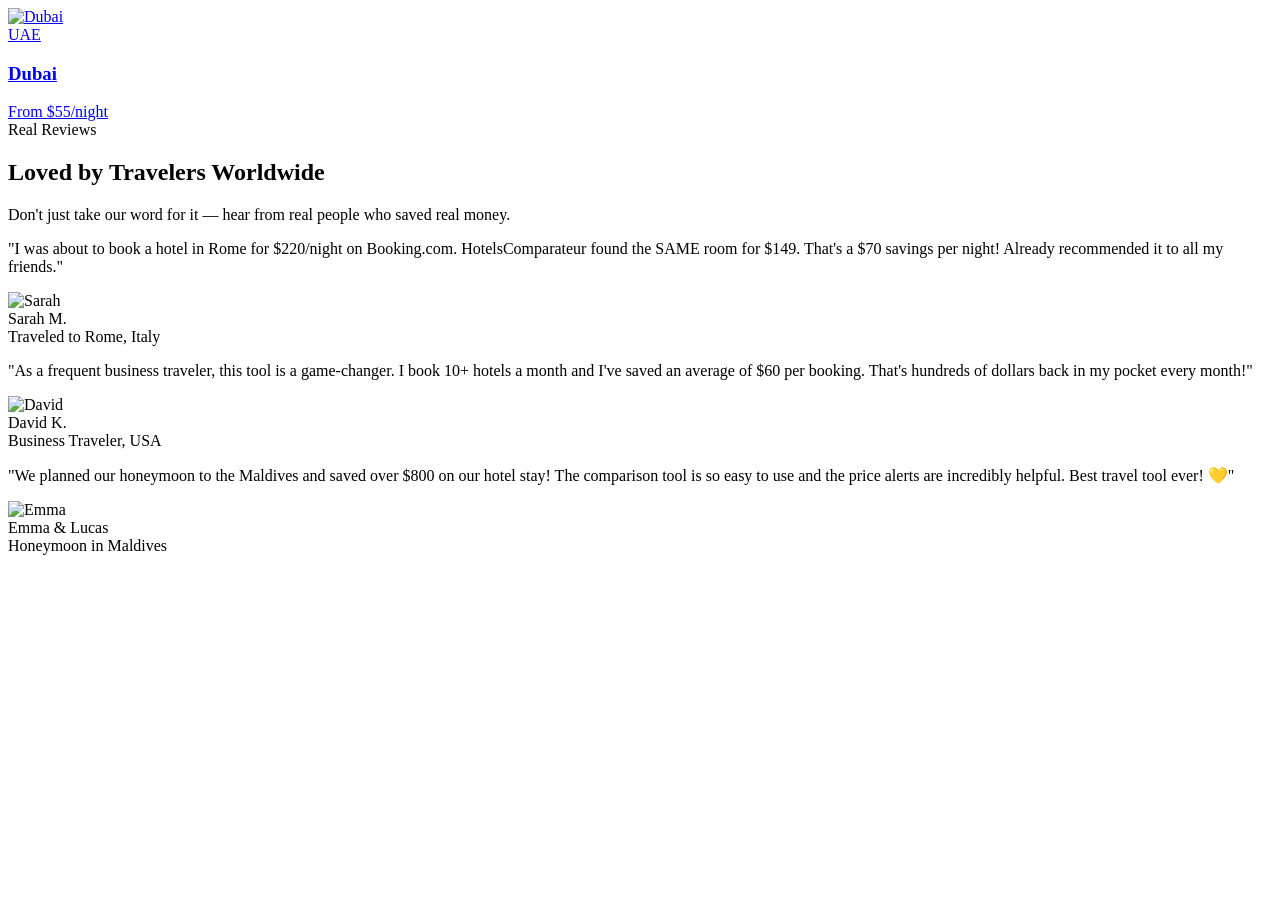
==== index.html @ 3d21c5f9 "Add remaining testimonials" ====
<!DOCTYPE html>
<html lang="en">
<head>
 <meta charset="UTF-8">
 <meta name="viewport" content="width=device-width, initial-scale=1.0">
 <title>HotelsComparateur.com — Find Your Perfect Stay at the Best Price</title>
 <script src="https://cdn.tailwindcss.com"></script>
 <link rel="preconnect" href="https://fonts.googleapis.com">
 <link href="https://fonts.googleapis.com/css2?family=Inter:wght@300;400;500;600;700;800;900&family=Playfair+Display:wght@600;700;800&display=swap" rel="stylesheet">
 <script>
 tailwind.config = {
 theme: {
 extend: {
 fontFamily: {
 sans: ['Inter', 'sans-serif'],
 display: ['Playfair Display', 'serif'],
 },
 colors: {
 brand: {
 50: '#eff6ff',
 100: '#dbeafe',
 200: '#bfdbfe',
 300: '#93c5fd',
 400: '#60a5fa',
 500: '#3b82f6',
 600: '#2563eb',
 700: '#1d4ed8',
 800: '#1e3a5f',
 900: '#0f1d32',
 },
 accent: {
 400: '#fbbf24',
 500: '#f59e0b',
 600: '#d97706',
 }
 }
 }
 }
 }
 </script>
 <style>
 * { scroll-behavior: smooth; }
 .hero-gradient { background: linear-gradient(135deg, #0f1d32 0%, #1e3a5f 40%, #2563eb 100%); }
 .glass { background: rgba(255, 255, 255, 0.08); backdrop-filter: blur(20px); border: 1px solid rgba(255, 255, 255, 0.12); }
 .glass-light { background: rgba(255, 255, 255, 0.95); backdrop-filter: blur(20px); border: 1px solid rgba(255, 255, 255, 0.8); }
 .card-hover { transition: all 0.4s cubic-bezier(0.4, 0, 0.2, 1); }
 .card-hover:hover { transform: translateY(-8px); box-shadow: 0 25px 50px -12px rgba(0, 0, 0, 0.25); }
 </style>
</head>
<body class="font-sans text-gray-800 bg-white overflow-x-hidden">
 
 <!-- Destinations continuation -->
 <div class="grid sm:grid-cols-2 lg:grid-cols-3 gap-6">
 <a href="https://hotelscomparateur.com/" target="_blank" class="group relative rounded-2xl overflow-hidden aspect-[4/3] animate-on-scroll card-hover" style="transition-delay: 0.5s;">
  <img src="http://static.photos/travel/640x360/80" class="absolute inset-0 w-full h-full object-cover group-hover:scale-110 transition-transform duration-700" alt="Dubai">
  <div class="absolute inset-0 bg-gradient-to-t from-black/80 via-black/20 to-transparent"></div>
  <div class="absolute bottom-0 left-0 right-0 p-6">
  <div class="flex items-center gap-2 mb-1">
  <i data-lucide="map-pin" class="w-4 h-4 text-accent-400"></i>
  <span class="text-white/60 text-sm">UAE</span>
  </div>
  <h3 class="font-display text-2xl font-bold text-white">Dubai</h3>
  <div class="mt-2 inline-flex items-center gap-1 text-accent-400 text-sm font-semibold">
  From $55/night
  <i data-lucide="arrow-right" class="w-4 h-4 group-hover:translate-x-1 transition-transform"></i>
  </div>
  </div>
  </a>
  </div>
  </div>
  </section>
 
  <!-- Testimonials -->
  <section id="testimonials" class="py-20 lg:py-28 bg-white">
  <div class="max-w-7xl mx-auto px-4 sm:px-6 lg:px-8">
  <div class="text-center max-w-3xl mx-auto mb-16 animate-on-scroll">
  <div class="inline-flex items-center gap-2 bg-brand-50 text-brand-600 rounded-full px-4 py-1.5 text-sm font-semibold mb-4">
  <i data-lucide="message-circle" class="w-4 h-4"></i>
  Real Reviews
  </div>
  <h2 class="font-display text-3xl lg:text-5xl font-bold text-brand-900 mb-4">Loved by Travelers Worldwide</h2>
  <p class="text-gray-500 text-lg">Don't just take our word for it — hear from real people who saved real money.</p>
  </div>
 
  <div class="grid md:grid-cols-3 gap-6 lg:gap-8">
  <div class="card-hover bg-gray-50 rounded-2xl p-8 animate-on-scroll">
  <div class="flex items-center gap-1 mb-4">
  <i data-lucide="star" class="w-4 h-4 text-accent-500 fill-accent-500"></i>
  <i data-lucide="star" class="w-4 h-4 text-accent-500 fill-accent-500"></i>
  <i data-lucide="star" class="w-4 h-4 text-accent-500 fill-accent-500"></i>
  <i data-lucide="star" class="w-4 h-4 text-accent-500 fill-accent-500"></i>
  <i data-lucide="star" class="w-4 h-4 text-accent-500 fill-accent-500"></i>
  </div>
  <p class="text-gray-600 leading-relaxed mb-6">"I was about to book a hotel in Rome for $220/night on Booking.com. HotelsComparateur found the SAME room for $149. That's a $70 savings per night! Already recommended it to all my friends."</p>
  <div class="flex items-center gap-3">
  <img src="http://static.photos/people/200x200/10" class="w-11 h-11 rounded-full object-cover" alt="Sarah">
  <div>
  <div class="font-semibold text-brand-900 text-sm">Sarah M.</div>
  <div class="text-gray-400 text-xs">Traveled to Rome, Italy</div>
  </div>
  </div>
  </div>
 
  <div class="card-hover bg-gray-50 rounded-2xl p-8 animate-on-scroll" style="transition-delay: 0.1s;">
  <div class="flex items-center gap-1 mb-4">
  <i data-lucide="star" class="w-4 h-4 text-accent-500 fill-accent-500"></i>
  <i data-lucide="star" class="w-4 h-4 text-accent-500 fill-accent-500"></i>
  <i data-lucide="star" class="w-4 h-4 text-accent-500 fill-accent-500"></i>
  <i data-lucide="star" class="w-4 h-4 text-accent-500 fill-accent-500"></i>
  <i data-lucide="star" class="w-4 h-4 text-accent-500 fill-accent-500"></i>
  </div>
  <p class="text-gray-600 leading-relaxed mb-6">"As a frequent business traveler, this tool is a game-changer. I book 10+ hotels a month and I've saved an average of $60 per booking. That's hundreds of dollars back in my pocket every month!"</p>
  <div class="flex items-center gap-3">
  <img src="http://static.photos/people/200x200/20" class="w-11 h-11 rounded-full object-cover" alt="David">
  <div>
  <div class="font-semibold text-brand-900 text-sm">David K.</div>
  <div class="text-gray-400 text-xs">Business Traveler, USA</div>
  </div>
  </div>
  </div>
 
  <div class="card-hover bg-gray-50 rounded-2xl p-8 animate-on-scroll" style="transition-delay: 0.2s;">
  <div class="flex items-center gap-1 mb-4">
  <i data-lucide="star" class="w-4 h-4 text-accent-500 fill-accent-500"></i>
  <i data-lucide="star" class="w-4 h-4 text-accent-500 fill-accent-500"></i>
  <i data-lucide="star" class="w-4 h-4 text-accent-500 fill-accent-500"></i>
  <i data-lucide="star" class="w-4 h-4 text-accent-500 fill-accent-500"></i>
  <i data-lucide="star" class="w-4 h-4 text-accent-500 fill-accent-500"></i>
  </div>
  <p class="text-gray-600 leading-relaxed mb-6">"We planned our honeymoon to the Maldives and saved over $800 on our hotel stay! The comparison tool is so easy to use and the price alerts are incredibly helpful. Best travel tool ever! 💛"</p>
  <div class="flex items-center gap-3">
  <img src="http://static.photos/people/200x200/30" class="w-11 h-11 rounded-full object-cover" alt="Emma">
  <div>
  <div class="font-semibold text-brand-900 text-sm">Emma & Lucas</div>
  <div class="text-gray-400 text-xs">Honeymoon in Maldives</div>
  </div>
  </div>
  </div>
  </div>
  </div>
  </section>
</body>
</html>
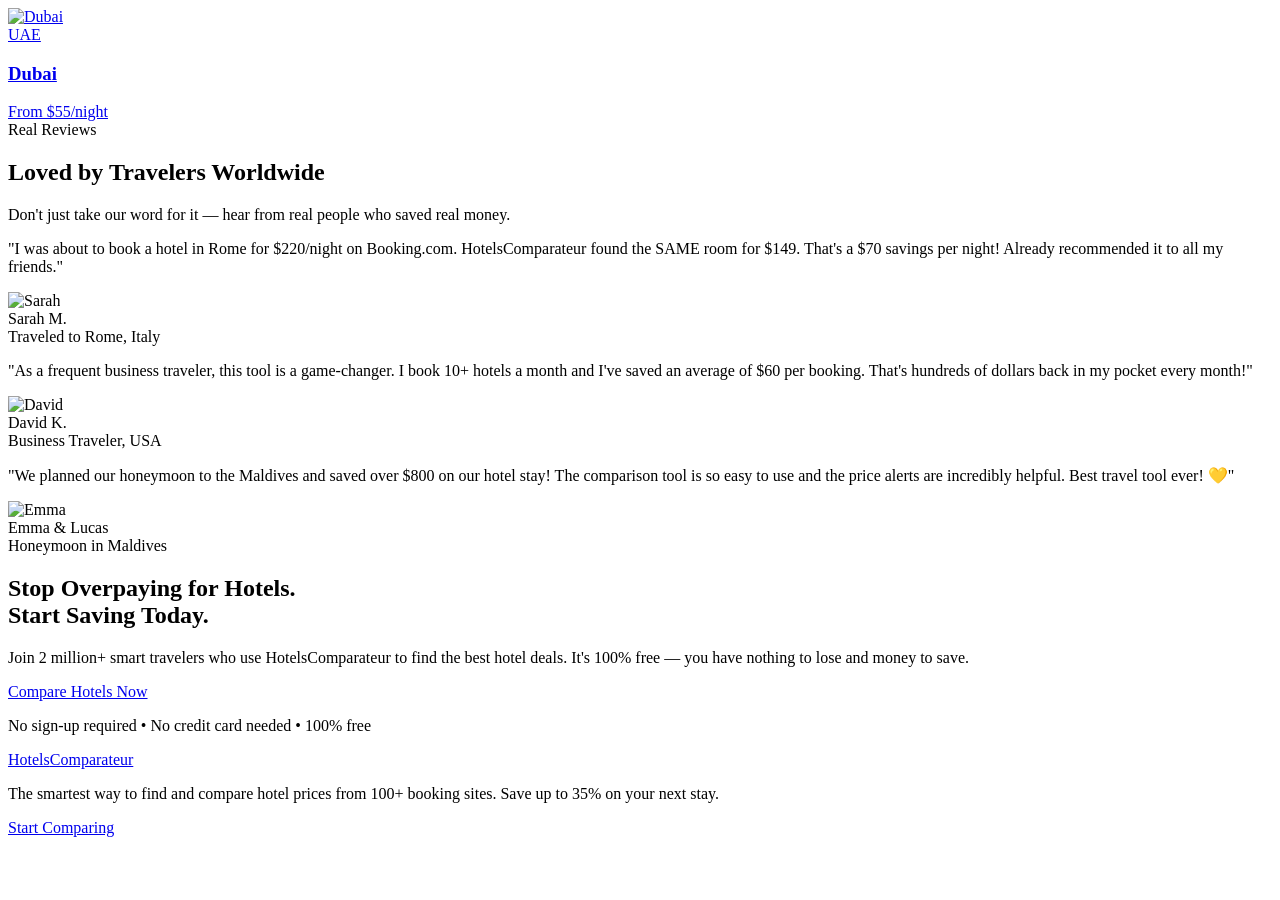
==== commit d2c8c11d: "Update index.html with CTA and footer" ====
--- a/index.html
+++ b/index.html
@@ -49,9 +49,12 @@
 </head>
 <body class="font-sans text-gray-800 bg-white overflow-x-hidden">
  
- <!-- Destinations continuation -->
- <div class="grid sm:grid-cols-2 lg:grid-cols-3 gap-6">
- <a href="https://hotelscomparateur.com/" target="_blank" class="group relative rounded-2xl overflow-hidden aspect-[4/3] animate-on-scroll card-hover" style="transition-delay: 0.5s;">
+  <!-- Destinations (Partial view based on your previous code) -->
+  <section id="destinations" class="py-20 lg:py-28 bg-brand-900">
+  <div class="max-w-7xl mx-auto px-4 sm:px-6 lg:px-8">
+  <div class="grid sm:grid-cols-2 lg:grid-cols-3 gap-6">
+  <!-- Existing destination cards -->
+  <a href="https://hotelscomparateur.com/" target="_blank" class="group relative rounded-2xl overflow-hidden aspect-[4/3] animate-on-scroll card-hover" style="transition-delay: 0.5s;">
   <img src="http://static.photos/travel/640x360/80" class="absolute inset-0 w-full h-full object-cover group-hover:scale-110 transition-transform duration-700" alt="Dubai">
   <div class="absolute inset-0 bg-gradient-to-t from-black/80 via-black/20 to-transparent"></div>
   <div class="absolute bottom-0 left-0 right-0 p-6">
@@ -139,5 +142,55 @@
   </div>
   </div>
   </section>
+
+ <!-- CTA Section -->
+ <section class="py-20 lg:py-28 bg-gradient-to-br from-brand-800 via-brand-700 to-brand-600 relative overflow-hidden">
+ <div class="absolute inset-0 pointer-events-none">
+ <div class="absolute top-0 right-0 w-[500px] h-[500px] bg-accent-500/10 rounded-full blur-3xl translate-x-1/3 -translate-y-1/3"></div>
+ <div class="absolute bottom-0 left-0 w-[400px] h-[400px] bg-brand-400/10 rounded-full blur-3xl -translate-x-1/3 translate-y-1/3"></div>
+ </div>
+ 
+ <div class="relative max-w-4xl mx-auto px-4 sm:px-6 lg:px-8 text-center">
+ <div class="animate-on-scroll">
+ <h2 class="font-display text-3xl sm:text-4xl lg:text-6xl font-bold text-white mb-6 leading-tight">
+ Stop Overpaying for Hotels.
+ <br>
+ <span class="text-accent-400">Start Saving Today.</span>
+ </h2>
+ <p class="text-white/60 text-lg lg:text-xl max-w-2xl mx-auto mb-10">
+ Join 2 million+ smart travelers who use HotelsComparateur to find the best hotel deals. It's 100% free — you have nothing to lose and money to save.
+ </p>
+ <div class="flex flex-col sm:flex-row gap-4 justify-center">
+ <a href="https://hotelscomparateur.com/" target="_blank" class="group bg-accent-500 hover:bg-accent-400 text-brand-900 font-bold px-10 py-5 rounded-xl text-xl transition-all duration-300 hover:shadow-xl hover:shadow-accent-500/30 inline-flex items-center justify-center gap-3">
+ <i data-lucide="search" class="w-6 h-6"></i>
+ Compare Hotels Now
+ <i data-lucide="arrow-right" class="w-5 h-5 group-hover:translate-x-1 transition-transform"></i>
+ </a>
+ </div>
+ <p class="text-white/40 text-sm mt-6">No sign-up required • No credit card needed • 100% free</p>
+ </div>
+ </div>
+ </section>
+ 
+ <!-- Footer -->
+ <footer class="bg-brand-900 pt-16 pb-8">
+ <div class="max-w-7xl mx-auto px-4 sm:px-6 lg:px-8">
+ <div class="grid sm:grid-cols-2 lg:grid-cols-4 gap-8 pb-12 border-b border-white/10">
+ <div class="lg:col-span-2">
+ <a href="https://hotelscomparateur.com/" target="_blank" class="flex items-center gap-2 mb-4">
+ <div class="w-10 h-10 rounded-xl bg-white/10 flex items-center justify-center border border-white/20">
+ <i data-lucide="building-2" class="w-5 h-5 text-accent-400"></i>
+ </div>
+ <span class="text-white font-bold text-lg">Hotels<span class="text-accent-400">Comparateur</span></span>
+ </a>
+ <p class="text-white/50 max-w-md leading-relaxed mb-6">The smartest way to find and compare hotel prices from 100+ booking sites. Save up to 35% on your next stay.</p>
+ <a href="https://hotelscomparateur.com/" target="_blank" class="inline-flex items-center gap-2 bg-accent-500 hover:bg-accent-400 text-brand-900 font-semibold px-6 py-3 rounded-xl text-sm transition-all duration-300">
+ Start Comparing
+ <i data-lucide="arrow-right" class="w-4 h-4"></i>
+ </a>
+ </div>
+ </div>
+ </div>
+ </footer>
 </body>
 </html>
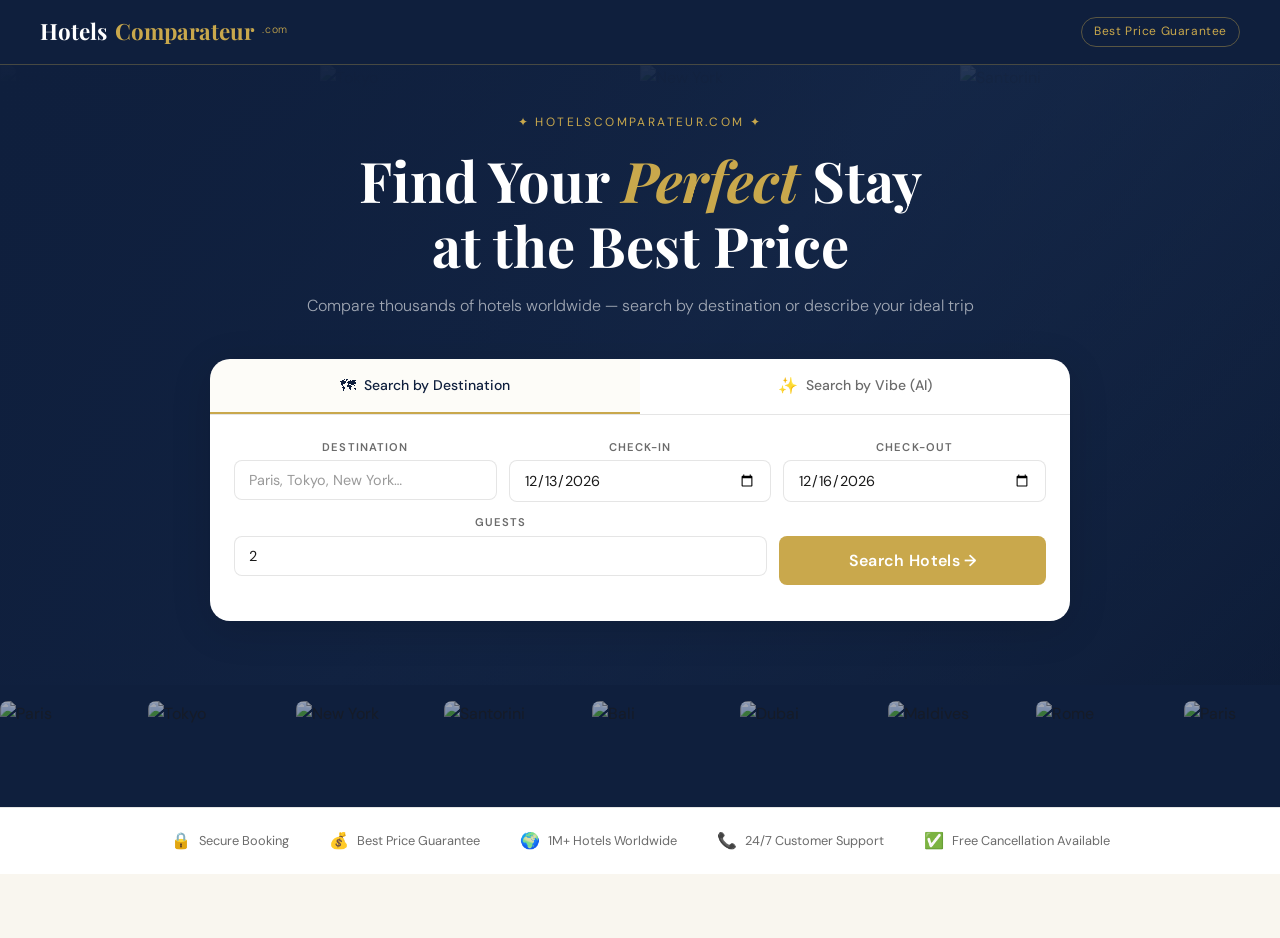
==== commit e5d28090: "Restore working index.html with liteapi.travel booking functionality" ====
--- a/index.html
+++ b/index.html
@@ -1,196 +1,231 @@
 <!DOCTYPE html>
 <html lang="en">
 <head>
- <meta charset="UTF-8">
- <meta name="viewport" content="width=device-width, initial-scale=1.0">
- <title>HotelsComparateur.com — Find Your Perfect Stay at the Best Price</title>
- <script src="https://cdn.tailwindcss.com"></script>
- <link rel="preconnect" href="https://fonts.googleapis.com">
- <link href="https://fonts.googleapis.com/css2?family=Inter:wght@300;400;500;600;700;800;900&family=Playfair+Display:wght@600;700;800&display=swap" rel="stylesheet">
- <script>
- tailwind.config = {
- theme: {
- extend: {
- fontFamily: {
- sans: ['Inter', 'sans-serif'],
- display: ['Playfair Display', 'serif'],
- },
- colors: {
- brand: {
- 50: '#eff6ff',
- 100: '#dbeafe',
- 200: '#bfdbfe',
- 300: '#93c5fd',
- 400: '#60a5fa',
- 500: '#3b82f6',
- 600: '#2563eb',
- 700: '#1d4ed8',
- 800: '#1e3a5f',
- 900: '#0f1d32',
- },
- accent: {
- 400: '#fbbf24',
- 500: '#f59e0b',
- 600: '#d97706',
- }
- }
- }
- }
- }
- </script>
- <style>
- * { scroll-behavior: smooth; }
- .hero-gradient { background: linear-gradient(135deg, #0f1d32 0%, #1e3a5f 40%, #2563eb 100%); }
- .glass { background: rgba(255, 255, 255, 0.08); backdrop-filter: blur(20px); border: 1px solid rgba(255, 255, 255, 0.12); }
- .glass-light { background: rgba(255, 255, 255, 0.95); backdrop-filter: blur(20px); border: 1px solid rgba(255, 255, 255, 0.8); }
- .card-hover { transition: all 0.4s cubic-bezier(0.4, 0, 0.2, 1); }
- .card-hover:hover { transform: translateY(-8px); box-shadow: 0 25px 50px -12px rgba(0, 0, 0, 0.25); }
- </style>
+ <meta charset="UTF-8" />
+ <meta name="viewport" content="width=device-width, initial-scale=1.0" />
+ <title>HotelsComparateur — Find & Compare the Best Hotel Deals</title>
+ <meta name="description" content="HotelsComparateur.com — Search, compare and book the world's best hotels at unbeatable prices. Find deals by destination or search by vibe with AI-powered recommendations." />
+ <meta name="keywords" content="hotel deals, compare hotels, best hotel prices, hotel booking, cheap hotels, luxury hotels, hotel search" />
+ <meta property="og:title" content="HotelsComparateur — Compare & Book the Best Hotels" />
+ <meta property="og:description" content="Find and compare hotel deals worldwide. AI-powered search, best prices guaranteed." />
+ <meta property="og:url" content="https://www.hotelscomparateur.com" />
+ <meta property="og:type" content="website" />
+ <meta name="robots" content="index, follow" />
+ <link rel="canonical" href="https://www.hotelscomparateur.com" />
+ <link rel="preconnect" href="https://fonts.googleapis.com" />
+ <link rel="preconnect" href="https://fonts.gstatic.com" crossorigin />
+ <link href="https://fonts.googleapis.com/css2?family=Playfair+Display:wght@400;600;700&family=DM+Sans:wght@300;400;500;600&display=swap" rel="stylesheet" />
+ <link rel="stylesheet" href="style.css">
 </head>
-<body class="font-sans text-gray-800 bg-white overflow-x-hidden">
- 
-  <!-- Destinations (Partial view based on your previous code) -->
-  <section id="destinations" class="py-20 lg:py-28 bg-brand-900">
-  <div class="max-w-7xl mx-auto px-4 sm:px-6 lg:px-8">
-  <div class="grid sm:grid-cols-2 lg:grid-cols-3 gap-6">
-  <!-- Existing destination cards -->
-  <a href="https://hotelscomparateur.com/" target="_blank" class="group relative rounded-2xl overflow-hidden aspect-[4/3] animate-on-scroll card-hover" style="transition-delay: 0.5s;">
-  <img src="http://static.photos/travel/640x360/80" class="absolute inset-0 w-full h-full object-cover group-hover:scale-110 transition-transform duration-700" alt="Dubai">
-  <div class="absolute inset-0 bg-gradient-to-t from-black/80 via-black/20 to-transparent"></div>
-  <div class="absolute bottom-0 left-0 right-0 p-6">
-  <div class="flex items-center gap-2 mb-1">
-  <i data-lucide="map-pin" class="w-4 h-4 text-accent-400"></i>
-  <span class="text-white/60 text-sm">UAE</span>
-  </div>
-  <h3 class="font-display text-2xl font-bold text-white">Dubai</h3>
-  <div class="mt-2 inline-flex items-center gap-1 text-accent-400 text-sm font-semibold">
-  From $55/night
-  <i data-lucide="arrow-right" class="w-4 h-4 group-hover:translate-x-1 transition-transform"></i>
-  </div>
-  </div>
-  </a>
-  </div>
-  </div>
-  </section>
- 
-  <!-- Testimonials -->
-  <section id="testimonials" class="py-20 lg:py-28 bg-white">
-  <div class="max-w-7xl mx-auto px-4 sm:px-6 lg:px-8">
-  <div class="text-center max-w-3xl mx-auto mb-16 animate-on-scroll">
-  <div class="inline-flex items-center gap-2 bg-brand-50 text-brand-600 rounded-full px-4 py-1.5 text-sm font-semibold mb-4">
-  <i data-lucide="message-circle" class="w-4 h-4"></i>
-  Real Reviews
-  </div>
-  <h2 class="font-display text-3xl lg:text-5xl font-bold text-brand-900 mb-4">Loved by Travelers Worldwide</h2>
-  <p class="text-gray-500 text-lg">Don't just take our word for it — hear from real people who saved real money.</p>
-  </div>
- 
-  <div class="grid md:grid-cols-3 gap-6 lg:gap-8">
-  <div class="card-hover bg-gray-50 rounded-2xl p-8 animate-on-scroll">
-  <div class="flex items-center gap-1 mb-4">
-  <i data-lucide="star" class="w-4 h-4 text-accent-500 fill-accent-500"></i>
-  <i data-lucide="star" class="w-4 h-4 text-accent-500 fill-accent-500"></i>
-  <i data-lucide="star" class="w-4 h-4 text-accent-500 fill-accent-500"></i>
-  <i data-lucide="star" class="w-4 h-4 text-accent-500 fill-accent-500"></i>
-  <i data-lucide="star" class="w-4 h-4 text-accent-500 fill-accent-500"></i>
-  </div>
-  <p class="text-gray-600 leading-relaxed mb-6">"I was about to book a hotel in Rome for $220/night on Booking.com. HotelsComparateur found the SAME room for $149. That's a $70 savings per night! Already recommended it to all my friends."</p>
-  <div class="flex items-center gap-3">
-  <img src="http://static.photos/people/200x200/10" class="w-11 h-11 rounded-full object-cover" alt="Sarah">
-  <div>
-  <div class="font-semibold text-brand-900 text-sm">Sarah M.</div>
-  <div class="text-gray-400 text-xs">Traveled to Rome, Italy</div>
-  </div>
-  </div>
-  </div>
- 
-  <div class="card-hover bg-gray-50 rounded-2xl p-8 animate-on-scroll" style="transition-delay: 0.1s;">
-  <div class="flex items-center gap-1 mb-4">
-  <i data-lucide="star" class="w-4 h-4 text-accent-500 fill-accent-500"></i>
-  <i data-lucide="star" class="w-4 h-4 text-accent-500 fill-accent-500"></i>
-  <i data-lucide="star" class="w-4 h-4 text-accent-500 fill-accent-500"></i>
-  <i data-lucide="star" class="w-4 h-4 text-accent-500 fill-accent-500"></i>
-  <i data-lucide="star" class="w-4 h-4 text-accent-500 fill-accent-500"></i>
-  </div>
-  <p class="text-gray-600 leading-relaxed mb-6">"As a frequent business traveler, this tool is a game-changer. I book 10+ hotels a month and I've saved an average of $60 per booking. That's hundreds of dollars back in my pocket every month!"</p>
-  <div class="flex items-center gap-3">
-  <img src="http://static.photos/people/200x200/20" class="w-11 h-11 rounded-full object-cover" alt="David">
-  <div>
-  <div class="font-semibold text-brand-900 text-sm">David K.</div>
-  <div class="text-gray-400 text-xs">Business Traveler, USA</div>
-  </div>
-  </div>
-  </div>
- 
-  <div class="card-hover bg-gray-50 rounded-2xl p-8 animate-on-scroll" style="transition-delay: 0.2s;">
-  <div class="flex items-center gap-1 mb-4">
-  <i data-lucide="star" class="w-4 h-4 text-accent-500 fill-accent-500"></i>
-  <i data-lucide="star" class="w-4 h-4 text-accent-500 fill-accent-500"></i>
-  <i data-lucide="star" class="w-4 h-4 text-accent-500 fill-accent-500"></i>
-  <i data-lucide="star" class="w-4 h-4 text-accent-500 fill-accent-500"></i>
-  <i data-lucide="star" class="w-4 h-4 text-accent-500 fill-accent-500"></i>
-  </div>
-  <p class="text-gray-600 leading-relaxed mb-6">"We planned our honeymoon to the Maldives and saved over $800 on our hotel stay! The comparison tool is so easy to use and the price alerts are incredibly helpful. Best travel tool ever! 💛"</p>
-  <div class="flex items-center gap-3">
-  <img src="http://static.photos/people/200x200/30" class="w-11 h-11 rounded-full object-cover" alt="Emma">
-  <div>
-  <div class="font-semibold text-brand-900 text-sm">Emma & Lucas</div>
-  <div class="text-gray-400 text-xs">Honeymoon in Maldives</div>
-  </div>
-  </div>
-  </div>
-  </div>
-  </div>
-  </section>
-
- <!-- CTA Section -->
- <section class="py-20 lg:py-28 bg-gradient-to-br from-brand-800 via-brand-700 to-brand-600 relative overflow-hidden">
- <div class="absolute inset-0 pointer-events-none">
- <div class="absolute top-0 right-0 w-[500px] h-[500px] bg-accent-500/10 rounded-full blur-3xl translate-x-1/3 -translate-y-1/3"></div>
- <div class="absolute bottom-0 left-0 w-[400px] h-[400px] bg-brand-400/10 rounded-full blur-3xl -translate-x-1/3 translate-y-1/3"></div>
- </div>
- 
- <div class="relative max-w-4xl mx-auto px-4 sm:px-6 lg:px-8 text-center">
- <div class="animate-on-scroll">
- <h2 class="font-display text-3xl sm:text-4xl lg:text-6xl font-bold text-white mb-6 leading-tight">
- Stop Overpaying for Hotels.
- <br>
- <span class="text-accent-400">Start Saving Today.</span>
- </h2>
- <p class="text-white/60 text-lg lg:text-xl max-w-2xl mx-auto mb-10">
- Join 2 million+ smart travelers who use HotelsComparateur to find the best hotel deals. It's 100% free — you have nothing to lose and money to save.
- </p>
- <div class="flex flex-col sm:flex-row gap-4 justify-center">
- <a href="https://hotelscomparateur.com/" target="_blank" class="group bg-accent-500 hover:bg-accent-400 text-brand-900 font-bold px-10 py-5 rounded-xl text-xl transition-all duration-300 hover:shadow-xl hover:shadow-accent-500/30 inline-flex items-center justify-center gap-3">
- <i data-lucide="search" class="w-6 h-6"></i>
- Compare Hotels Now
- <i data-lucide="arrow-right" class="w-5 h-5 group-hover:translate-x-1 transition-transform"></i>
+<body>
+
+<header class="site-header">
+ <div class="header-inner">
+ <a href="/" class="logo">
+ Hotels<span>Comparateur</span>
+ <span class="logo-domain">.com</span>
  </a>
- </div>
- <p class="text-white/40 text-sm mt-6">No sign-up required • No credit card needed • 100% free</p>
- </div>
- </div>
- </section>
- 
- <!-- Footer -->
- <footer class="bg-brand-900 pt-16 pb-8">
- <div class="max-w-7xl mx-auto px-4 sm:px-6 lg:px-8">
- <div class="grid sm:grid-cols-2 lg:grid-cols-4 gap-8 pb-12 border-b border-white/10">
- <div class="lg:col-span-2">
- <a href="https://hotelscomparateur.com/" target="_blank" class="flex items-center gap-2 mb-4">
- <div class="w-10 h-10 rounded-xl bg-white/10 flex items-center justify-center border border-white/20">
- <i data-lucide="building-2" class="w-5 h-5 text-accent-400"></i>
- </div>
- <span class="text-white font-bold text-lg">Hotels<span class="text-accent-400">Comparateur</span></span>
- </a>
- <p class="text-white/50 max-w-md leading-relaxed mb-6">The smartest way to find and compare hotel prices from 100+ booking sites. Save up to 35% on your next stay.</p>
- <a href="https://hotelscomparateur.com/" target="_blank" class="inline-flex items-center gap-2 bg-accent-500 hover:bg-accent-400 text-brand-900 font-semibold px-6 py-3 rounded-xl text-sm transition-all duration-300">
- Start Comparing
- <i data-lucide="arrow-right" class="w-4 h-4"></i>
- </a>
- </div>
- </div>
- </div>
- </footer>
+ <div class="header-badge">Best Price Guarantee</div>
+ </div>
+</header>
+
+<!-- HERO -->
+<section class="hero">
+ <div class="hero-bg"></div>
+ <div class="hero-images" id="heroImages">
+ <!-- injected dynamically -->
+ </div>
+ <div class="hero-overlay"></div>
+ <div class="hero-content">
+ <p class="hero-eyebrow">✦ HotelsComparateur.com ✦</p>
+ <h1 class="hero-title">Find Your <em>Perfect</em> Stay<br>at the Best Price</h1>
+ <p class="hero-sub">Compare thousands of hotels worldwide — search by destination or describe your ideal trip</p><div class="search-box">
+ <div class="search-tabs">
+ <button class="search-tab active" id="tab-destination" onclick="switchTab('destination')">
+ <span class="tab-icon">🗺</span> Search by Destination
+ </button>
+ <button class="search-tab" id="tab-vibe" onclick="switchTab('vibe')">
+ <span class="tab-icon">✨</span> Search by Vibe (AI)
+ </button>
+ </div>
+ <div class="search-fields">
+ <!-- Destination tab -->
+ <div id="panel-destination">
+ <div class="search-row cols-3">
+ <div class="field-group autocomplete-wrap">
+ <label class="field-label">Destination</label>
+ <input class="field-input" id="destInput" type="text" placeholder="Paris, Tokyo, New York…" autocomplete="off" oninput="onDestInput(this.value)" />
+ <div class="autocomplete-list" id="acList"></div>
+ </div>
+ <div class="field-group">
+ <label class="field-label">Check-in</label>
+ <input class="field-input" id="checkinDest" type="date" />
+ </div>
+ <div class="field-group">
+ <label class="field-label">Check-out</label>
+ <input class="field-input" id="checkoutDest" type="date" />
+ </div>
+ </div>
+ <div class="search-row cols-2">
+ <div class="field-group">
+ <label class="field-label">Guests</label>
+ <input class="field-input" id="guestsDest" type="number" min="1" max="10" value="2" />
+ </div>
+ <div class="field-group" style="justify-content: flex-end;">
+ <label class="field-label">&nbsp;</label>
+ <button class="btn-search" onclick="searchByDestination()">Search Hotels →</button>
+ </div>
+ </div>
+ </div>
+ <!-- Vibe tab -->
+ <div id="panel-vibe" style="display:none">
+ <div class="search-row" style="grid-template-columns:1fr;">
+ <div class="field-group">
+ <label class="field-label">Describe your ideal stay</label>
+ <input class="field-input" id="vibeInput" type="text" placeholder="Romantic boutique hotel in Paris with rooftop views…" />
+ </div>
+ </div>
+ <div class="search-row cols-3">
+ <div class="field-group">
+ <label class="field-label">Check-in</label>
+ <input class="field-input" id="checkinVibe" type="date" />
+ </div>
+ <div class="field-group">
+ <label class="field-label">Check-out</label>
+ <input class="field-input" id="checkoutVibe" type="date" />
+ </div>
+ <div class="field-group">
+ <label class="field-label">Guests</label>
+ <input class="field-input" id="guestsVibe" type="number" min="1" max="10" value="2" />
+ </div>
+ </div>
+ <button class="btn-search" onclick="searchByVibe()">Find My Hotel ✨</button>
+ </div>
+ </div>
+ </div>
+ </div>
+</section>
+
+<!-- Destination image strip -->
+<div class="dest-strip">
+ <div class="dest-scroll" id="destScroll">
+ <!-- injected -->
+ </div>
+</div>
+
+<!-- TRUST STRIP -->
+<div class="trust-strip">
+ <div class="trust-inner">
+ <div class="trust-item"><span class="trust-icon">🔒</span> Secure Booking</div>
+ <div class="trust-item"><span class="trust-icon">💰</span> Best Price Guarantee</div>
+ <div class="trust-item"><span class="trust-icon">🌍</span> 1M+ Hotels Worldwide</div>
+ <div class="trust-item"><span class="trust-icon">📞</span> 24/7 Customer Support</div>
+ <div class="trust-item"><span class="trust-icon">✅</span> Free Cancellation Available</div>
+ </div>
+</div>
+
+<!-- MAIN CONTENT -->
+<main class="main">
+
+ <!-- ERROR -->
+ <div class="error-msg" id="globalError"></div>
+
+ <!-- LOADING -->
+ <div class="loading-state" id="loadingState">
+ <div class="spinner"></div>
+ <p class="loading-text" id="loadingText">Searching for the best hotels…</p>
+ </div><!-- HOTEL LIST -->
+ <div id="hotelListSection" style="display:none">
+ <div class="section-header">
+ <h2 class="section-title" id="listTitle">Hotels Found</h2>
+ <span class="result-count" id="resultCount"></span>
+ </div>
+ <div class="hotels-grid" id="hotelsGrid"></div>
+ </div>
+
+ <!-- CHECKOUT FORM -->
+ <div class="checkout-wrap" id="checkoutSection">
+ <div style="margin-bottom:1.5rem;">
+ <button class="btn-back" onclick="backToHotel()">← Back to hotel</button>
+ </div>
+ <h2 class="section-title" style="margin-bottom:1.5rem;">Complete Your Booking</h2>
+
+ <!-- Booking summary -->
+ <div class="checkout-card">
+ <div class="checkout-card-header">📋 Booking Summary</div>
+ <div class="checkout-card-body">
+ <div class="booking-summary" id="checkoutSummary"></div>
+ </div>
+ </div>
+
+ <!-- Guest details -->
+ <div class="checkout-card" id="guestFormSection">
+ <div class="checkout-card-header">👤 Guest Details</div>
+ <div class="checkout-card-body">
+ <div class="form-row">
+ <div class="form-group">
+ <label class="form-label">First Name</label>
+ <input class="form-input" id="gFirstName" type="text" placeholder="John" />
+ </div>
+ <div class="form-group">
+ <label class="form-label">Last Name</label>
+ <input class="form-input" id="gLastName" type="text" placeholder="Doe" />
+ </div>
+ </div>
+ <div class="form-group" style="margin-bottom:1rem;">
+ <label class="form-label">Email Address</label>
+ <input class="form-input" id="gEmail" type="email" placeholder="john@example.com" />
+ </div>
+ <button class="btn-search" onclick="proceedToPayment()">Continue to Payment →</button>
+ </div>
+ </div>
+
+ <!-- Payment section -->
+ <div class="checkout-card" id="paymentSection" style="display:none;">
+ <div class="checkout-card-header">💳 Secure Payment</div>
+ <div class="checkout-card-body">
+ <div class="test-card-note">
+ 🧪 <strong>Sandbox mode:</strong> Use test card <code>4242 4242 4242 4242</code>, any 3-digit CVV, any future expiry date.
+ </div>
+ <div id="prebookLoading" style="text-align:center;padding:2rem;display:none;">
+ <div class="spinner" style="margin:0 auto 0.75rem;"></div>
+ <p class="loading-text">Confirming availability…</p>
+ </div>
+ <div id="targetElement"></div>
+ </div>
+ </div>
+ </div>
+
+ <!-- CONFIRMATION -->
+ <div class="confirmation-wrap" id="confirmSection">
+ <div class="confirm-icon">✅</div>
+ <h2 class="confirm-title">Booking Confirmed!</h2>
+ <p class="confirm-sub">Your reservation has been successfully placed. A confirmation email will be sent shortly.</p>
+ <div class="confirm-details" id="confirmDetails"></div>
+ <button class="btn-search" style="margin-top:1.5rem; max-width:300px;" onclick="startOver()">Search Again</button>
+ </div>
+
+</main>
+
+<!-- HOTEL DETAIL MODAL -->
+<div class="modal-overlay" id="hotelModal">
+ <div class="modal" id="modalInner">
+ <img class="modal-header-img" id="modalHeroImg" src="" alt="" />
+ <div class="modal-back">
+ <button class="btn-back" onclick="closeModal()">← Back to results</button>
+ </div>
+ <div class="modal-body">
+ <div id="modalLoading" style="text-align:center;padding:2rem;display:none;">
+ <div class="spinner" style="margin:0 auto 0.75rem;"></div>
+ <p class="loading-text">Loading rooms & rates…</p>
+ </div>
+ <div id="modalContent"></div>
+ </div>
+ </div>
+</div>
+
+<!-- Payment SDK -->
+<script src="https://payment-wrapper.liteapi.travel/dist/liteAPIPayment.js?v=a1"></script>
+<script src="script.js"></script>
 </body>
 </html>
--- a/style.css
+++ b/style.css
@@ -0,0 +1,748 @@
+*, *::before, *::after { box-sizing: border-box; margin: 0; padding: 0; }
+
+ :root {
+ --gold: #C9A84C;
+ --gold-light: #E8CFA0;
+ --gold-dark: #8B6914;
+ --navy: #0F1F3D;
+ --navy-mid: #1A2F52;
+ --navy-light: #2C4470;
+ --cream: #F9F6EF;
+ --cream-dark: #F0EBE0;
+ --text-main: #1A1A1A;
+ --text-muted: #6B6B6B;
+ --text-light: #9A9A9A;
+ --white: #FFFFFF;
+ --border: rgba(0,0,0,0.1);
+ --shadow-sm: 0 2px 8px rgba(0,0,0,0.06);
+ --shadow-md: 0 4px 20px rgba(0,0,0,0.10);
+ --shadow-lg: 0 8px 40px rgba(0,0,0,0.14);
+ --radius: 12px;
+ --radius-sm: 8px;
+ --radius-lg: 20px;
+ }
+
+ body {
+ font-family: 'DM Sans', sans-serif;
+ background: var(--cream);
+ color: var(--text-main);
+ line-height: 1.6;
+ min-height: 100vh;
+ }
+
+ /* ─── HEADER ─── */
+ .site-header {
+ background: var(--navy);
+ padding: 0 2rem;
+ position: sticky;
+ top: 0;
+ z-index: 100;
+ border-bottom: 1px solid rgba(201,168,76,0.3);
+ }
+ .header-inner {
+ max-width: 1200px;
+ margin: 0 auto;
+ display: flex;
+ align-items: center;
+ justify-content: space-between;
+ height: 64px;
+ }
+ .logo {
+ font-family: 'Playfair Display', serif;
+ font-size: 1.4rem;
+ font-weight: 700;
+ color: var(--white);
+ text-decoration: none;
+ display: flex;
+ align-items: center;
+ gap: 8px;
+ }
+ .logo span { color: var(--gold); }
+ .logo-domain {
+ font-family: 'DM Sans', sans-serif;
+ font-size: 0.65rem;
+ font-weight: 300;
+ color: rgba(255,255,255,0.4);
+ letter-spacing: 0.08em;
+ display: block;
+ margin-top: -4px;
+ }
+ .header-badge {
+ font-size: 0.75rem;
+ color: var(--gold);
+ border: 1px solid rgba(201,168,76,0.4);
+ padding: 4px 12px;
+ border-radius: 100px;
+ letter-spacing: 0.05em;
+ }
+
+ /* ─── HERO ─── */
+ .hero {
+ position: relative;
+ overflow: hidden;
+ background: var(--navy);
+ padding: 3rem 2rem 4rem;
+ }
+ .hero-bg {
+ position: absolute;
+ inset: 0;
+ background: linear-gradient(135deg, #0F1F3D 0%, #1A2F52 50%, #0D1B35 100%);
+ }
+ .hero-images {
+ position: absolute;
+ inset: 0;
+ display: grid;
+ grid-template-columns: repeat(4, 1fr);
+ opacity: 0.18;
+ pointer-events: none;
+ }
+ .hero-images img {
+ width: 100%; height: 100%; object-fit: cover;
+ }
+ .hero-overlay {
+ position: absolute;
+ inset: 0;
+ background: linear-gradient(to right, rgba(15,31,61,0.95) 0%, rgba(15,31,61,0.7) 50%, rgba(15,31,61,0.4) 100%);
+ }
+ .hero-content {
+ position: relative;
+ z-index: 2;
+ max-width: 1200px;
+ margin: 0 auto;
+ text-align: center;
+ }
+ .hero-eyebrow {
+ font-size: 0.75rem;
+ letter-spacing: 0.2em;
+ text-transform: uppercase;
+ color: var(--gold);
+ margin-bottom: 1rem;
+ }
+ .hero-title {
+ font-family: 'Playfair Display', serif;
+ font-size: clamp(2rem, 5vw, 3.5rem);
+ font-weight: 700;
+ color: var(--white);
+ line-height: 1.15;
+ margin-bottom: 1rem;
+ }
+ .hero-title em { font-style: italic; color: var(--gold); }
+ .hero-sub {
+ color: rgba(255,255,255,0.6);
+ font-size: 1rem;
+ font-weight: 300;
+ margin-bottom: 2.5rem;
+ }
+
+ /* ─── SEARCH BOX ─── */
+ .search-box {
+ background: var(--white);
+ border-radius: var(--radius-lg);
+ box-shadow: var(--shadow-lg);
+ overflow: hidden;
+ max-width: 860px;
+ margin: 0 auto;
+ }
+ .search-tabs {
+ display: flex;
+ border-bottom: 1px solid var(--border);
+ }
+ .search-tab {
+ flex: 1;
+ padding: 1rem 1.5rem;
+ background: none;
+ border: none;
+ cursor: pointer;
+ font-family: 'DM Sans', sans-serif;
+ font-size: 0.875rem;
+ font-weight: 500;
+ color: var(--text-muted);
+ display: flex;
+ align-items: center;
+ justify-content: center;
+ gap: 8px;
+ transition: all 0.2s;
+ border-bottom: 2px solid transparent;
+ }
+ .search-tab.active {
+ color: var(--navy);
+ border-bottom-color: var(--gold);
+ background: rgba(201,168,76,0.04);
+ }
+ .search-tab:hover:not(.active) { background: var(--cream); }
+ .tab-icon { font-size: 1rem; }
+
+ .search-fields {
+ padding: 1.5rem;
+ }
+ .search-row {
+ display: grid;
+ gap: 12px;
+ margin-bottom: 12px;
+ }
+ .search-row.cols-3 { grid-template-columns: 1fr 1fr 1fr; }
+ .search-row.cols-2 { grid-template-columns: 2fr 1fr; }
+
+ .field-group {
+ display: flex;
+ flex-direction: column;
+ gap: 4px;
+ }
+ .field-label {
+ font-size: 0.7rem;
+ font-weight: 600;
+ letter-spacing: 0.1em;
+ text-transform: uppercase;
+ color: var(--text-muted);
+ }
+ .field-input {
+ width: 100%;
+ padding: 10px 14px;
+ border: 1.5px solid var(--border);
+ border-radius: var(--radius-sm);
+ font-family: 'DM Sans', sans-serif;
+ font-size: 0.9rem;
+ color: var(--text-main);
+ background: var(--white);
+ transition: border-color 0.2s;
+ outline: none;
+ }
+ .field-input:focus { border-color: var(--gold); }
+ .field-input::placeholder { color: var(--text-light); }
+
+ .autocomplete-wrap { position: relative; }
+ .autocomplete-list {
+ position: absolute;
+ top: calc(100% + 4px);
+ left: 0; right: 0;
+ background: var(--white);
+ border: 1.5px solid var(--border);
+ border-radius: var(--radius-sm);
+ box-shadow: var(--shadow-md);
+ z-index: 50;
+ max-height: 220px;
+ overflow-y: auto;
+ display: none;
+ }
+ .autocomplete-list.open { display: block; }
+ .autocomplete-item {
+ padding: 10px 14px;
+ cursor: pointer;
+ font-size: 0.875rem;
+ display: flex;
+ flex-direction: column;
+ gap: 2px;
+ transition: background 0.15s;
+ }
+ .autocomplete-item:hover { background: var(--cream); }
+ .ac-name { font-weight: 500; }
+ .ac-addr { font-size: 0.75rem; color: var(--text-muted); }
+
+ .btn-search {
+ width: 100%;
+ padding: 14px;
+ background: var(--gold);
+ color: var(--white);
+ border: none;
+ border-radius: var(--radius-sm);
+ font-family: 'DM Sans', sans-serif;
+ font-size: 1rem;
+ font-weight: 600;
+ cursor: pointer;
+ transition: background 0.2s, transform 0.1s;
+ letter-spacing: 0.02em;
+ }
+ .btn-search:hover { background: var(--gold-dark); }
+ .btn-search:active { transform: scale(0.99); }
+ .btn-search:disabled { background: #ccc; cursor: not-allowed; }
+
+ /* ─── MAIN CONTENT ─── */
+ .main { max-width: 1200px; margin: 0 auto; padding: 2rem; }
+
+ /* ─── LOADING ─── */
+ .loading-state {
+ text-align: center;
+ padding: 4rem 2rem;
+ display: none;
+ }
+ .loading-state.visible { display: block; }
+ .spinner {
+ width: 40px; height: 40px;
+ border: 3px solid var(--cream-dark);
+ border-top-color: var(--gold);
+ border-radius: 50%;
+ animation: spin 0.8s linear infinite;
+ margin: 0 auto 1rem;
+ }
+ @keyframes spin { to { transform: rotate(360deg); } }
+ .loading-text { color: var(--text-muted); font-size: 0.9rem; }
+
+ /* ─── SECTION HEADER ─── */
+ .section-header {
+ display: flex;
+ align-items: baseline;
+ justify-content: space-between;
+ margin-bottom: 1.5rem;
+ }
+ .section-title {
+ font-family: 'Playfair Display', serif;
+ font-size: 1.6rem;
+ font-weight: 600;
+ color: var(--navy);
+ }
+ .result-count {
+ font-size: 0.8rem;
+ color: var(--text-muted);
+ }
+
+ /* ─── HOTEL CARDS ─── */
+ .hotels-grid {
+ display: grid;
+ grid-template-columns: repeat(auto-fill, minmax(300px, 1fr));
+ gap: 1.5rem;
+ }
+ .hotel-card {
+ background: var(--white);
+ border-radius: var(--radius);
+ box-shadow: var(--shadow-sm);
+ overflow: hidden;
+ cursor: pointer;
+ transition: transform 0.2s, box-shadow 0.2s;
+ border: 1px solid var(--border);
+ }
+ .hotel-card:hover { transform: translateY(-3px); box-shadow: var(--shadow-md); }
+ .hotel-img {
+ width: 100%; height: 180px; object-fit: cover;
+ background: var(--cream-dark);
+ display: block;
+ }
+ .hotel-img-placeholder {
+ width: 100%; height: 180px;
+ background: linear-gradient(135deg, #1A2F52, #2C4470);
+ display: flex; align-items: center; justify-content: center;
+ color: rgba(255,255,255,0.3);
+ font-size: 2rem;
+ }
+ .hotel-body { padding: 1.25rem; }
+ .hotel-name {
+ font-family: 'Playfair Display', serif;
+ font-size: 1.05rem;
+ font-weight: 600;
+ color: var(--navy);
+ margin-bottom: 4px;
+ line-height: 1.3;
+ }
+ .hotel-location {
+ font-size: 0.8rem;
+ color: var(--text-muted);
+ margin-bottom: 8px;
+ display: flex;
+ align-items: center;
+ gap: 4px;
+ }
+ .hotel-tags {
+ display: flex;
+ flex-wrap: wrap;
+ gap: 4px;
+ margin-bottom: 10px;
+ }
+ .hotel-tag {
+ font-size: 0.68rem;
+ padding: 2px 8px;
+ background: var(--cream);
+ color: var(--text-muted);
+ border-radius: 100px;
+ border: 1px solid var(--cream-dark);
+ }
+ .hotel-footer {
+ display: flex;
+ align-items: center;
+ justify-content: space-between;
+ padding-top: 10px;
+ border-top: 1px solid var(--border);
+ }
+ .hotel-rating {
+ display: flex;
+ align-items: center;
+ gap: 4px;
+ font-size: 0.8rem;
+ font-weight: 600;
+ color: var(--navy);
+ }
+ .rating-dot {
+ width: 26px; height: 26px;
+ background: var(--navy);
+ color: var(--white);
+ font-size: 0.7rem;
+ font-weight: 600;
+ border-radius: 50%;
+ display: flex; align-items: center; justify-content: center;
+ }
+ .hotel-price {
+ text-align: right;
+ }
+ .price-from { font-size: 0.68rem; color: var(--text-muted); display: block; }
+ .price-amount {
+ font-size: 1.1rem;
+ font-weight: 700;
+ color: var(--navy);
+ }
+ .price-tax { font-size: 0.68rem; color: var(--text-muted); }
+
+ /* ─── MODAL / DETAIL ─── */
+ .modal-overlay {
+ display: none;
+ position: fixed;
+ inset: 0;
+ background: rgba(15,31,61,0.6);
+ z-index: 200;
+ overflow-y: auto;
+ }
+ .modal-overlay.open { display: block; }
+ .modal {
+ background: var(--cream);
+ max-width: 880px;
+ margin: 2rem auto;
+ border-radius: var(--radius-lg);
+ overflow: hidden;
+ box-shadow: 0 20px 80px rgba(0,0,0,0.3);
+ }
+ .modal-header-img {
+ width: 100%; height: 300px;
+ object-fit: cover;
+ display: block;
+ background: var(--navy);
+ }
+ .modal-back {
+ padding: 1.25rem 1.5rem 0;
+ display: flex;
+ align-items: center;
+ }
+ .btn-back {
+ background: none;
+ border: 1px solid var(--border);
+ padding: 6px 14px;
+ border-radius: 100px;
+ font-size: 0.8rem;
+ cursor: pointer;
+ color: var(--text-muted);
+ font-family: 'DM Sans', sans-serif;
+ transition: all 0.15s;
+ }
+ .btn-back:hover { background: var(--white); color: var(--text-main); }
+
+ .modal-body { padding: 1.5rem; }
+ .modal-hotel-name {
+ font-family: 'Playfair Display', serif;
+ font-size: 1.8rem;
+ font-weight: 700;
+ color: var(--navy);
+ margin-bottom: 4px;
+ }
+ .modal-hotel-meta {
+ display: flex;
+ align-items: center;
+ gap: 12px;
+ margin-bottom: 1.5rem;
+ font-size: 0.85rem;
+ color: var(--text-muted);
+ }
+ .star-rating { color: var(--gold); letter-spacing: -1px; }
+
+ .rooms-section-title {
+ font-family: 'Playfair Display', serif;
+ font-size: 1.2rem;
+ font-weight: 600;
+ color: var(--navy);
+ margin-bottom: 1rem;
+ padding-bottom: 0.75rem;
+ border-bottom: 1px solid var(--border);
+ }
+ .room-group { margin-bottom: 1.5rem; }
+ .room-group-header {
+ display: flex;
+ align-items: center;
+ gap: 12px;
+ margin-bottom: 0.75rem;
+ }
+ .room-thumb {
+ width: 64px; height: 48px;
+ border-radius: var(--radius-sm);
+ object-fit: cover;
+ background: var(--cream-dark);
+ flex-shrink: 0;
+ }
+ .room-name {
+ font-size: 0.95rem;
+ font-weight: 600;
+ color: var(--navy);
+ }
+
+ .rate-cards { display: grid; gap: 10px; }
+ .rate-card {
+ background: var(--white);
+ border: 1.5px solid var(--border);
+ border-radius: var(--radius-sm);
+ padding: 1rem 1.25rem;
+ display: flex;
+ align-items: center;
+ justify-content: space-between;
+ gap: 12px;
+ transition: border-color 0.2s;
+ }
+ .rate-card:hover { border-color: var(--gold); }
+ .rate-info { flex: 1; }
+ .rate-name { font-size: 0.85rem; font-weight: 500; color: var(--navy); margin-bottom: 4px; }
+ .rate-meta {
+ display: flex;
+ gap: 8px;
+ flex-wrap: wrap;
+ align-items: center;
+ }
+ .badge {
+ font-size: 0.65rem;
+ font-weight: 600;
+ letter-spacing: 0.05em;
+ padding: 2px 8px;
+ border-radius: 100px;
+ }
+ .badge-green { background: #e6f4ea; color: #2d6a4f; }
+ .badge-red { background: #fdecea; color: #c0392b; }
+ .badge-gray { background: var(--cream); color: var(--text-muted); }
+ .rate-right { text-align: right; flex-shrink: 0; }
+ .rate-price { font-size: 1.15rem; font-weight: 700; color: var(--navy); }
+ .rate-price-sub { font-size: 0.7rem; color: var(--text-muted); }
+ .btn-select {
+ margin-top: 8px;
+ padding: 7px 16px;
+ background: var(--navy);
+ color: var(--white);
+ border: none;
+ border-radius: var(--radius-sm);
+ font-family: 'DM Sans', sans-serif;
+ font-size: 0.8rem;
+ font-weight: 600;
+ cursor: pointer;
+ transition: background 0.2s;
+ white-space: nowrap;
+ }
+ .btn-select:hover { background: var(--gold); }
+
+ /* ─── CHECKOUT ─── */
+ .checkout-wrap {
+ display: none;
+ max-width: 680px;
+ margin: 0 auto;
+ }
+ .checkout-wrap.visible { display: block; }
+ .checkout-card {
+ background: var(--white);
+ border-radius: var(--radius);
+ border: 1px solid var(--border);
+ box-shadow: var(--shadow-sm);
+ overflow: hidden;
+ margin-bottom: 1.5rem;
+ }
+ .checkout-card-header {
+ padding: 1rem 1.5rem;
+ background: var(--navy);
+ color: var(--white);
+ font-family: 'Playfair Display', serif;
+ font-size: 1rem;
+ font-weight: 600;
+ }
+ .checkout-card-body { padding: 1.5rem; }
+ .form-row { display: grid; grid-template-columns: 1fr 1fr; gap: 12px; margin-bottom: 12px; }
+ .form-group { display: flex; flex-direction: column; gap: 4px; }
+ .form-label { font-size: 0.75rem; font-weight: 600; color: var(--text-muted); letter-spacing: 0.08em; text-transform: uppercase; }
+ .form-input {
+ padding: 10px 14px;
+ border: 1.5px solid var(--border);
+ border-radius: var(--radius-sm);
+ font-family: 'DM Sans', sans-serif;
+ font-size: 0.9rem;
+ outline: none;
+ transition: border-color 0.2s;
+ }
+ .form-input:focus { border-color: var(--gold); }
+
+ .booking-summary {
+ background: var(--cream);
+ border-radius: var(--radius-sm);
+ padding: 1rem;
+ margin-bottom: 1rem;
+ font-size: 0.85rem;
+ }
+ .summary-row {
+ display: flex;
+ justify-content: space-between;
+ padding: 4px 0;
+ color: var(--text-muted);
+ }
+ .summary-row.total {
+ border-top: 1px solid var(--border);
+ margin-top: 6px;
+ padding-top: 10px;
+ font-weight: 700;
+ color: var(--navy);
+ font-size: 1rem;
+ }
+ .test-card-note {
+ background: #fff8e1;
+ border: 1px solid #ffe082;
+ border-radius: var(--radius-sm);
+ padding: 10px 14px;
+ font-size: 0.8rem;
+ color: #7d5a00;
+ margin-bottom: 1rem;
+ }
+ #targetElement { min-height: 80px; }
+ .lp-submit-button {
+ width: 100% !important;
+ background: var(--gold) !important;
+ color: var(--white) !important;
+ font-family: 'DM Sans', sans-serif !important;
+ font-size: 1rem !important;
+ font-weight: 600 !important;
+ border: none !important;
+ border-radius: var(--radius-sm) !important;
+ padding: 14px !important;
+ cursor: pointer !important;
+ margin-top: 1rem !important;
+ }
+
+ /* ─── CONFIRMATION ─── */
+ .confirmation-wrap {
+ display: none;
+ max-width: 600px;
+ margin: 0 auto;
+ text-align: center;
+ }
+ .confirmation-wrap.visible { display: block; }
+ .confirm-icon {
+ width: 72px; height: 72px;
+ background: #e6f4ea;
+ border-radius: 50%;
+ display: flex; align-items: center; justify-content: center;
+ margin: 0 auto 1.5rem;
+ font-size: 2rem;
+ }
+ .confirm-title {
+ font-family: 'Playfair Display', serif;
+ font-size: 2rem;
+ font-weight: 700;
+ color: var(--navy);
+ margin-bottom: 0.5rem;
+ }
+ .confirm-sub { color: var(--text-muted); margin-bottom: 2rem; }
+ .confirm-details {
+ background: var(--white);
+ border-radius: var(--radius);
+ border: 1px solid var(--border);
+ padding: 1.5rem;
+ text-align: left;
+ }
+ .confirm-row {
+ display: flex;
+ justify-content: space-between;
+ padding: 8px 0;
+ border-bottom: 1px solid var(--border);
+ font-size: 0.9rem;
+ }
+ .confirm-row:last-child { border-bottom: none; }
+ .confirm-label { color: var(--text-muted); }
+ .confirm-value { font-weight: 600; color: var(--navy); }
+ .confirm-code {
+ background: var(--cream);
+ border-radius: var(--radius-sm);
+ padding: 8px 16px;
+ font-size: 1.2rem;
+ font-weight: 700;
+ color: var(--navy);
+ letter-spacing: 0.1em;
+ display: inline-block;
+ margin-top: 4px;
+ }
+
+ /* ─── ERROR ─── */
+ .error-msg {
+ background: #fdecea;
+ border: 1px solid #f5c6c6;
+ border-radius: var(--radius-sm);
+ padding: 12px 16px;
+ font-size: 0.85rem;
+ color: #c0392b;
+ margin-bottom: 1rem;
+ display: none;
+ }
+ .error-msg.visible { display: block; }
+
+ /* ─── TRUST STRIP ─── */
+ .trust-strip {
+ background: var(--white);
+ border-top: 1px solid var(--border);
+ padding: 1.25rem 2rem;
+ }
+ .trust-inner {
+ max-width: 1200px;
+ margin: 0 auto;
+ display: flex;
+ justify-content: center;
+ gap: 2.5rem;
+ flex-wrap: wrap;
+ }
+ .trust-item {
+ display: flex;
+ align-items: center;
+ gap: 8px;
+ font-size: 0.8rem;
+ color: var(--text-muted);
+ }
+ .trust-icon { font-size: 1rem; }
+
+ /* ─── FOOTER ─── */
+ footer {
+ background: var(--navy);
+ color: rgba(255,255,255,0.5);
+ text-align: center;
+ padding: 2rem;
+ font-size: 0.8rem;
+ }
+ footer a { color: var(--gold); text-decoration: none; }
+ .footer-logo {
+ font-family: 'Playfair Display', serif;
+ font-size: 1.1rem;
+ color: var(--white);
+ margin-bottom: 0.5rem;
+ }
+
+ /* ─── DESTINATION IMAGES ─── */
+ .dest-strip {
+ background: var(--navy);
+ padding: 1rem 0;
+ overflow: hidden;
+ }
+ .dest-scroll {
+ display: flex;
+ gap: 8px;
+ animation: marquee 25s linear infinite;
+ width: max-content;
+ }
+ .dest-img-wrap {
+ width: 140px;
+ height: 90px;
+ border-radius: var(--radius-sm);
+ overflow: hidden;
+ flex-shrink: 0;
+ opacity: 0.6;
+ }
+ .dest-img-wrap img { width: 100%; height: 100%; object-fit: cover; }
+ @keyframes marquee { from { transform: translateX(0); } to { transform: translateX(-50%); } }
+
+ @media (max-width: 640px) {
+ .search-row.cols-3 { grid-template-columns: 1fr; }
+ .search-row.cols-2 { grid-template-columns: 1fr; }
+ .form-row { grid-template-columns: 1fr; }
+ .hotels-grid { grid-template-columns: 1fr; }
+ .modal { margin: 0.5rem; border-radius: var(--radius); }
+ }
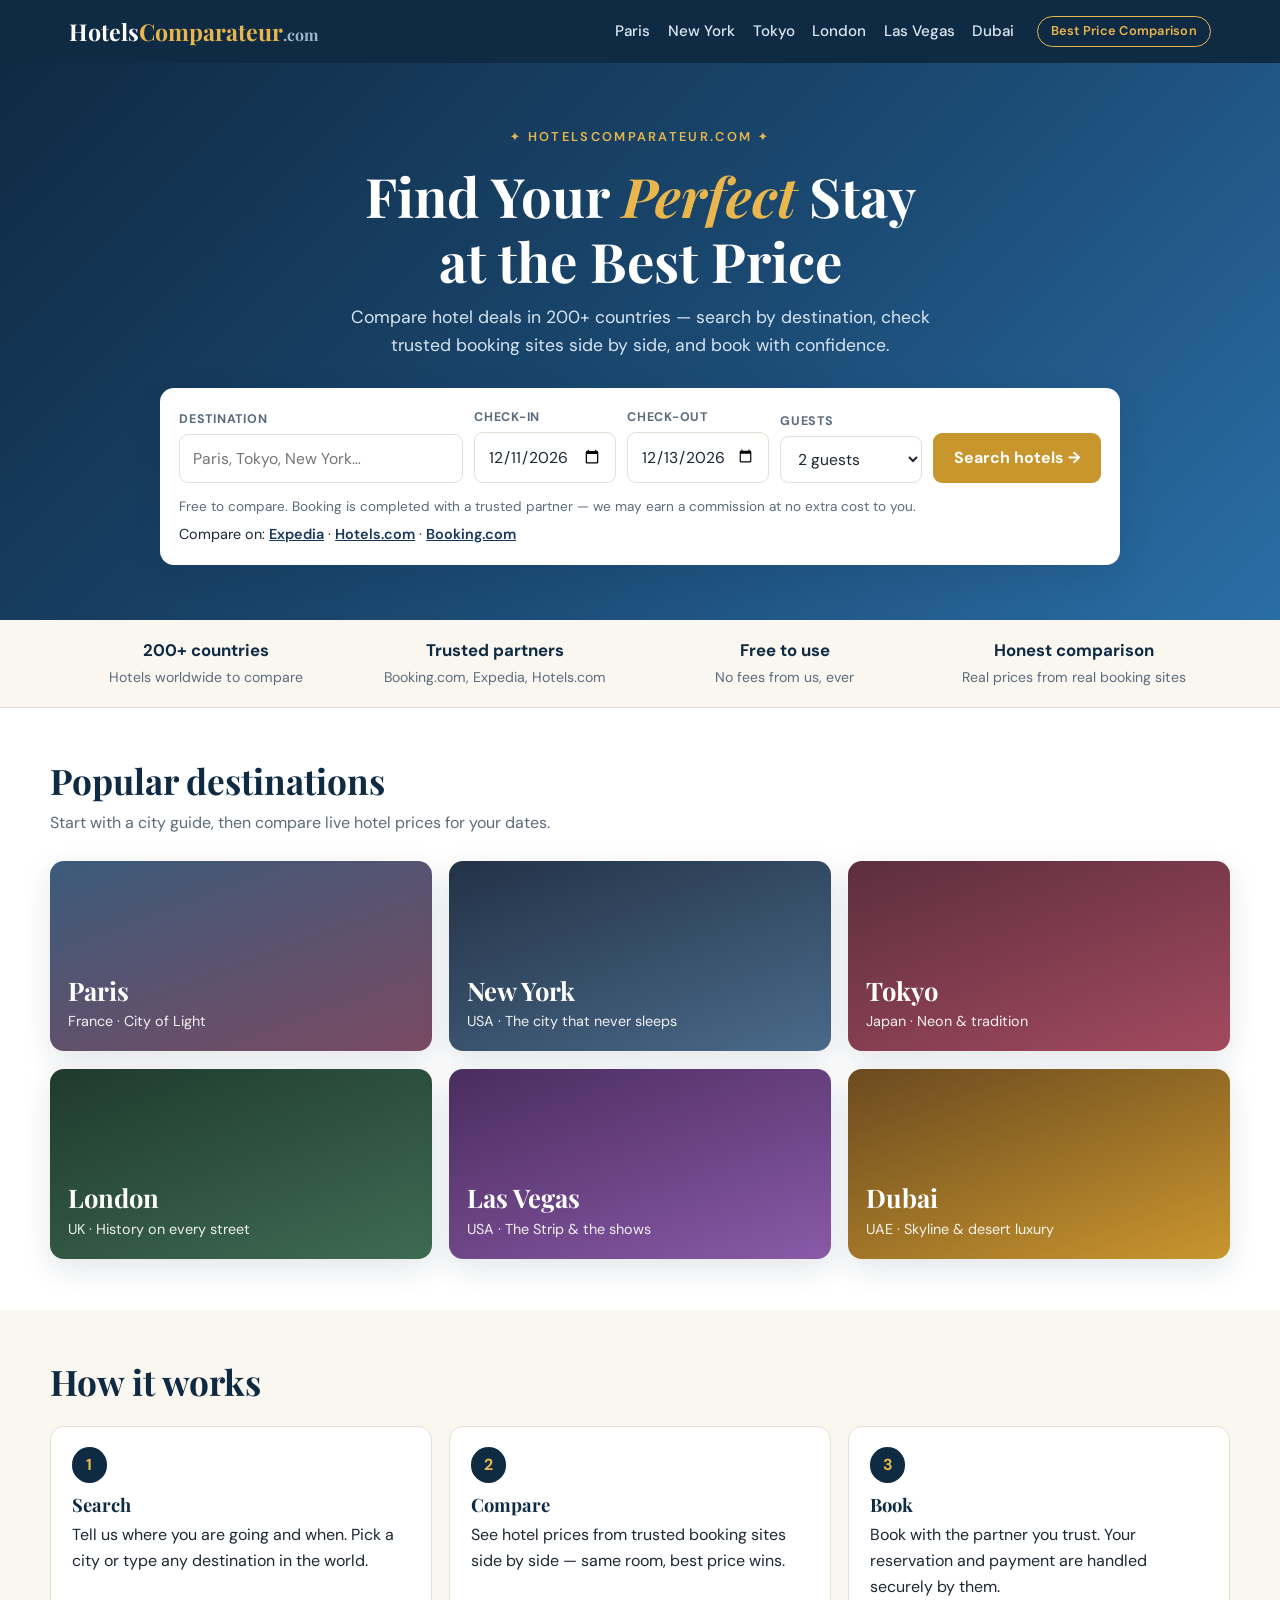
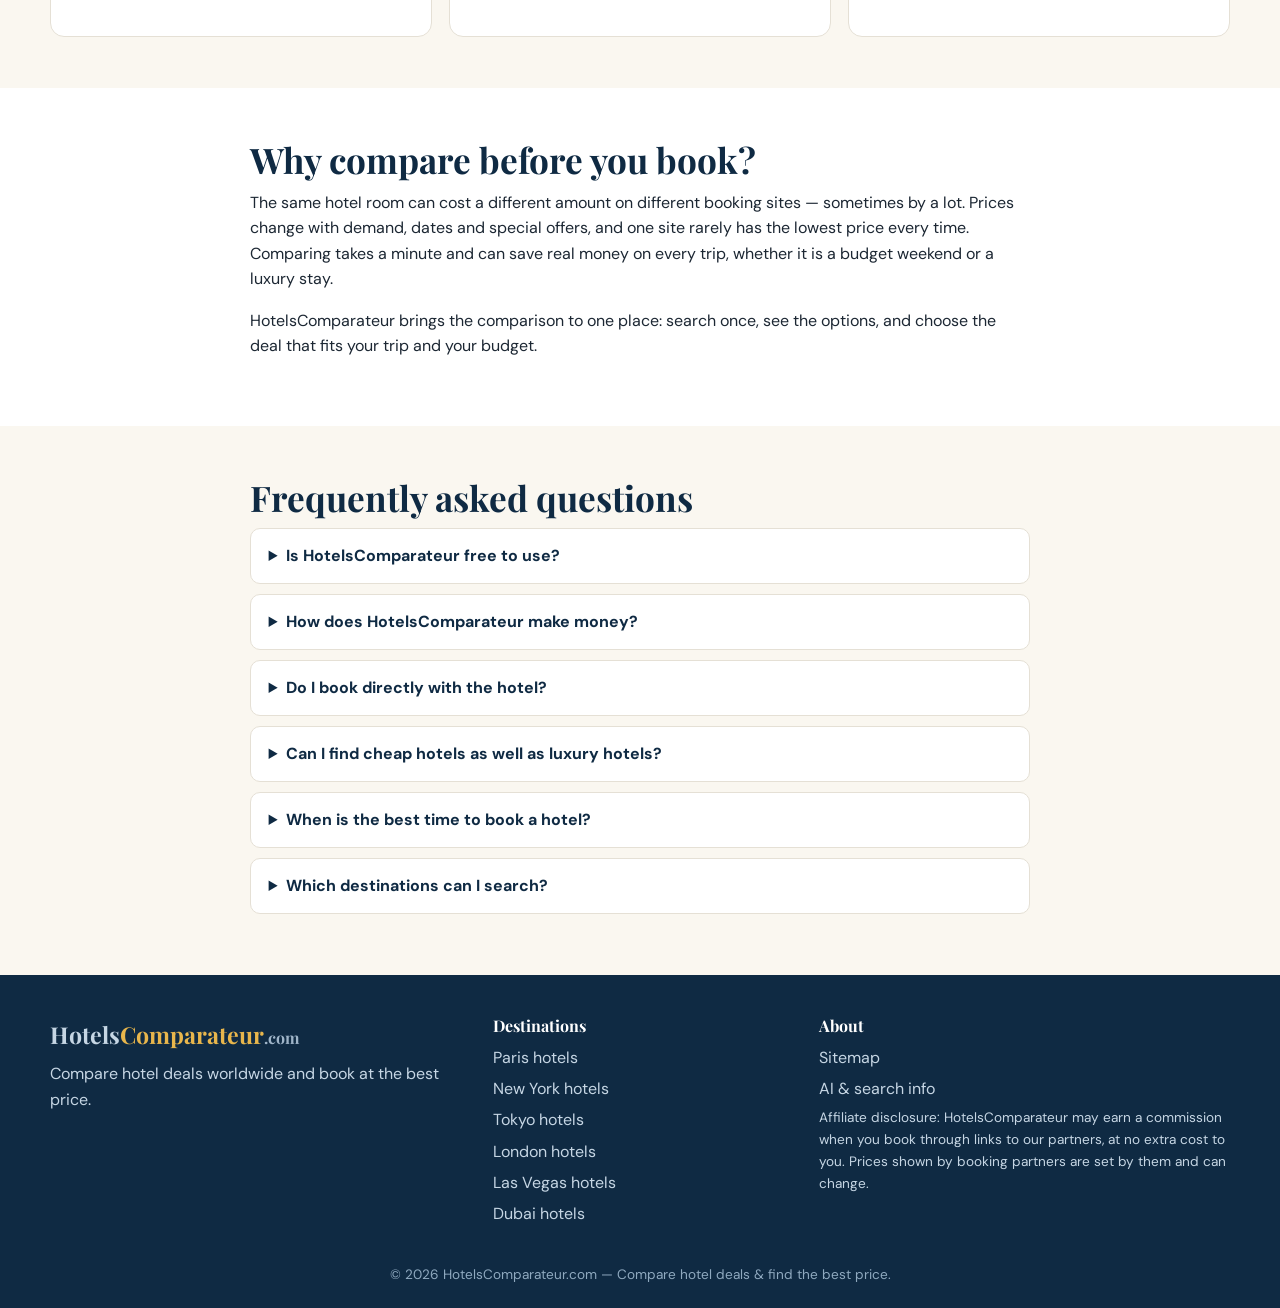
==== commit 5d81aff3: "Rebuild: brand-new HotelsComparateur site with Stay22, SEO and GEO" ====
--- a/index.html
+++ b/index.html
@@ -1,231 +1,265 @@
 <!DOCTYPE html>
 <html lang="en">
 <head>
- <meta charset="UTF-8" />
- <meta name="viewport" content="width=device-width, initial-scale=1.0" />
- <title>HotelsComparateur — Find & Compare the Best Hotel Deals</title>
- <meta name="description" content="HotelsComparateur.com — Search, compare and book the world's best hotels at unbeatable prices. Find deals by destination or search by vibe with AI-powered recommendations." />
- <meta name="keywords" content="hotel deals, compare hotels, best hotel prices, hotel booking, cheap hotels, luxury hotels, hotel search" />
- <meta property="og:title" content="HotelsComparateur — Compare & Book the Best Hotels" />
- <meta property="og:description" content="Find and compare hotel deals worldwide. AI-powered search, best prices guaranteed." />
- <meta property="og:url" content="https://www.hotelscomparateur.com" />
- <meta property="og:type" content="website" />
- <meta name="robots" content="index, follow" />
- <link rel="canonical" href="https://www.hotelscomparateur.com" />
- <link rel="preconnect" href="https://fonts.googleapis.com" />
- <link rel="preconnect" href="https://fonts.gstatic.com" crossorigin />
- <link href="https://fonts.googleapis.com/css2?family=Playfair+Display:wght@400;600;700&family=DM+Sans:wght@300;400;500;600&display=swap" rel="stylesheet" />
- <link rel="stylesheet" href="style.css">
+<meta charset="UTF-8" />
+<meta name="viewport" content="width=device-width, initial-scale=1.0" />
+<!-- Stay22 affiliate script: monetises outbound hotel links on this site -->
+<script>
+  (function (s, t, a, y, twenty, two) {
+    s.Stay22 = s.Stay22 || {};
+    s.Stay22.params = { lmaID: '6b01d56f33798bcf0979f6a5' };
+    twenty = t.createElement(a);
+    two = t.getElementsByTagName(a)[0];
+    twenty.async = 1;
+    twenty.src = y;
+    two.parentNode.insertBefore(twenty, two);
+  })(window, document, 'script', 'https://lma.stay22.com/letmeallez.js');
+</script>
+<title>HotelsComparateur — Compare Hotel Deals &amp; Find the Best Price</title>
+<meta name="description" content="Compare hotel deals in 200+ countries on HotelsComparateur.com. Search by destination, compare prices across trusted booking sites, and book the best price for your stay — Paris, New York, Tokyo, London and more." />
+<meta name="keywords" content="compare hotels, hotel deals, best hotel prices, cheap hotels, hotel booking, Paris hotels, New York hotels, Tokyo hotels, London hotels, Las Vegas hotels, Dubai hotels, hotel price comparison, book hotels online" />
+<meta name="robots" content="index, follow, max-image-preview:large" />
+<meta name="author" content="HotelsComparateur.com" />
+<link rel="canonical" href="https://www.hotelscomparateur.com/" />
+<meta property="og:title" content="HotelsComparateur — Compare Hotel Deals &amp; Find the Best Price" />
+<meta property="og:description" content="Search, compare and book hotels worldwide at the best price. Trusted booking sites, honest comparison, no booking fees from us." />
+<meta property="og:url" content="https://www.hotelscomparateur.com/" />
+<meta property="og:type" content="website" />
+<meta property="og:site_name" content="HotelsComparateur" />
+<meta name="twitter:card" content="summary_large_image" />
+<meta name="twitter:title" content="HotelsComparateur — Compare Hotel Deals &amp; Find the Best Price" />
+<meta name="twitter:description" content="Compare hotel prices across trusted booking sites and book the best deal for your trip." />
+<meta name="msvalidate.01" content="FA7016B63FCF7C9CA111AA4CE6AE76DF" />
+<link rel="preconnect" href="https://fonts.googleapis.com" />
+<link rel="preconnect" href="https://fonts.gstatic.com" crossorigin />
+<link href="https://fonts.googleapis.com/css2?family=Playfair+Display:wght@400;600;700&family=DM+Sans:wght@300;400;500;600;700&display=swap" rel="stylesheet" />
+<link rel="stylesheet" href="/style.css" />
+<link rel="icon" href="data:image/svg+xml,<svg xmlns='http://www.w3.org/2000/svg' viewBox='0 0 100 100'><text y='.9em' font-size='90'>🏨</text></svg>" />
+<script type="application/ld+json">
+{
+  "@context": "https://schema.org",
+  "@graph": [
+    {
+      "@type": "WebSite",
+      "@id": "https://www.hotelscomparateur.com/#website",
+      "url": "https://www.hotelscomparateur.com/",
+      "name": "HotelsComparateur",
+      "description": "Compare hotel deals worldwide and book at the best price.",
+      "inLanguage": "en",
+      "publisher": { "@id": "https://www.hotelscomparateur.com/#organization" },
+      "potentialAction": {
+        "@type": "SearchAction",
+        "target": "https://www.hotelscomparateur.com/?s={search_term_string}",
+        "query-input": "required name=search_term_string"
+      }
+    },
+    {
+      "@type": "Organization",
+      "@id": "https://www.hotelscomparateur.com/#organization",
+      "name": "HotelsComparateur",
+      "url": "https://www.hotelscomparateur.com/",
+      "logo": "https://www.hotelscomparateur.com/logo.png",
+      "description": "Hotel price comparison site helping travellers find the best hotel deals from trusted booking sites."
+    },
+    {
+      "@type": "FAQPage",
+      "@id": "https://www.hotelscomparateur.com/#faq",
+      "mainEntity": [
+        {
+          "@type": "Question",
+          "name": "Is HotelsComparateur free to use?",
+          "acceptedAnswer": { "@type": "Answer", "text": "Yes. Searching and comparing hotel prices on HotelsComparateur is completely free. You only pay the hotel or booking site when you book, and the price you see is the price they charge." }
+        },
+        {
+          "@type": "Question",
+          "name": "How does HotelsComparateur make money?",
+          "acceptedAnswer": { "@type": "Answer", "text": "When you click through to a trusted booking partner and complete a booking, we may earn a small commission from that partner at no extra cost to you. That is how the site stays free." }
+        },
+        {
+          "@type": "Question",
+          "name": "Do I book directly with the hotel?",
+          "acceptedAnswer": { "@type": "Answer", "text": "You book through one of our trusted booking partners, such as Booking.com, Expedia or Hotels.com. Your reservation, payment and confirmation are handled by that partner under their terms." }
+        },
+        {
+          "@type": "Question",
+          "name": "Can I find cheap hotels as well as luxury hotels?",
+          "acceptedAnswer": { "@type": "Answer", "text": "Yes. Compare budget stays, mid-range hotels, boutique hotels and luxury stays side by side, and filter by what matters to you — price, location, rating or amenities." }
+        },
+        {
+          "@type": "Question",
+          "name": "When is the best time to book a hotel?",
+          "acceptedAnswer": { "@type": "Answer", "text": "Prices move with demand, so comparing early usually helps. For popular cities and peak dates, booking several weeks ahead tends to give more choice; for flexible trips, last-minute deals can appear too." }
+        },
+        {
+          "@type": "Question",
+          "name": "Which destinations can I search?",
+          "acceptedAnswer": { "@type": "Answer", "text": "You can search hotels in more than 200 countries. Popular starting points are Paris, New York, Tokyo, London, Las Vegas and Dubai — each with its own guide on this site." }
+        }
+      ]
+    }
+  ]
+}
+</script>
 </head>
 <body>
 
 <header class="site-header">
- <div class="header-inner">
- <a href="/" class="logo">
- Hotels<span>Comparateur</span>
- <span class="logo-domain">.com</span>
- </a>
- <div class="header-badge">Best Price Guarantee</div>
- </div>
+  <div class="header-inner">
+    <a href="/" class="logo">Hotels<span>Comparateur</span><span class="logo-domain">.com</span></a>
+    <nav class="main-nav" aria-label="Main navigation">
+      <a href="/destinations/paris.html">Paris</a>
+      <a href="/destinations/new-york.html">New York</a>
+      <a href="/destinations/tokyo.html">Tokyo</a>
+      <a href="/destinations/london.html">London</a>
+      <a href="/destinations/las-vegas.html">Las Vegas</a>
+      <a href="/destinations/dubai.html">Dubai</a>
+    </nav>
+    <div class="header-badge">Best Price Comparison</div>
+  </div>
 </header>
 
 <!-- HERO -->
 <section class="hero">
- <div class="hero-bg"></div>
- <div class="hero-images" id="heroImages">
- <!-- injected dynamically -->
- </div>
- <div class="hero-overlay"></div>
- <div class="hero-content">
- <p class="hero-eyebrow">✦ HotelsComparateur.com ✦</p>
- <h1 class="hero-title">Find Your <em>Perfect</em> Stay<br>at the Best Price</h1>
- <p class="hero-sub">Compare thousands of hotels worldwide — search by destination or describe your ideal trip</p><div class="search-box">
- <div class="search-tabs">
- <button class="search-tab active" id="tab-destination" onclick="switchTab('destination')">
- <span class="tab-icon">🗺</span> Search by Destination
- </button>
- <button class="search-tab" id="tab-vibe" onclick="switchTab('vibe')">
- <span class="tab-icon">✨</span> Search by Vibe (AI)
- </button>
- </div>
- <div class="search-fields">
- <!-- Destination tab -->
- <div id="panel-destination">
- <div class="search-row cols-3">
- <div class="field-group autocomplete-wrap">
- <label class="field-label">Destination</label>
- <input class="field-input" id="destInput" type="text" placeholder="Paris, Tokyo, New York…" autocomplete="off" oninput="onDestInput(this.value)" />
- <div class="autocomplete-list" id="acList"></div>
- </div>
- <div class="field-group">
- <label class="field-label">Check-in</label>
- <input class="field-input" id="checkinDest" type="date" />
- </div>
- <div class="field-group">
- <label class="field-label">Check-out</label>
- <input class="field-input" id="checkoutDest" type="date" />
- </div>
- </div>
- <div class="search-row cols-2">
- <div class="field-group">
- <label class="field-label">Guests</label>
- <input class="field-input" id="guestsDest" type="number" min="1" max="10" value="2" />
- </div>
- <div class="field-group" style="justify-content: flex-end;">
- <label class="field-label">&nbsp;</label>
- <button class="btn-search" onclick="searchByDestination()">Search Hotels →</button>
- </div>
- </div>
- </div>
- <!-- Vibe tab -->
- <div id="panel-vibe" style="display:none">
- <div class="search-row" style="grid-template-columns:1fr;">
- <div class="field-group">
- <label class="field-label">Describe your ideal stay</label>
- <input class="field-input" id="vibeInput" type="text" placeholder="Romantic boutique hotel in Paris with rooftop views…" />
- </div>
- </div>
- <div class="search-row cols-3">
- <div class="field-group">
- <label class="field-label">Check-in</label>
- <input class="field-input" id="checkinVibe" type="date" />
- </div>
- <div class="field-group">
- <label class="field-label">Check-out</label>
- <input class="field-input" id="checkoutVibe" type="date" />
- </div>
- <div class="field-group">
- <label class="field-label">Guests</label>
- <input class="field-input" id="guestsVibe" type="number" min="1" max="10" value="2" />
- </div>
- </div>
- <button class="btn-search" onclick="searchByVibe()">Find My Hotel ✨</button>
- </div>
- </div>
- </div>
- </div>
-</section>
-
-<!-- Destination image strip -->
-<div class="dest-strip">
- <div class="dest-scroll" id="destScroll">
- <!-- injected -->
- </div>
-</div>
-
-<!-- TRUST STRIP -->
-<div class="trust-strip">
- <div class="trust-inner">
- <div class="trust-item"><span class="trust-icon">🔒</span> Secure Booking</div>
- <div class="trust-item"><span class="trust-icon">💰</span> Best Price Guarantee</div>
- <div class="trust-item"><span class="trust-icon">🌍</span> 1M+ Hotels Worldwide</div>
- <div class="trust-item"><span class="trust-icon">📞</span> 24/7 Customer Support</div>
- <div class="trust-item"><span class="trust-icon">✅</span> Free Cancellation Available</div>
- </div>
-</div>
-
-<!-- MAIN CONTENT -->
-<main class="main">
-
- <!-- ERROR -->
- <div class="error-msg" id="globalError"></div>
-
- <!-- LOADING -->
- <div class="loading-state" id="loadingState">
- <div class="spinner"></div>
- <p class="loading-text" id="loadingText">Searching for the best hotels…</p>
- </div><!-- HOTEL LIST -->
- <div id="hotelListSection" style="display:none">
- <div class="section-header">
- <h2 class="section-title" id="listTitle">Hotels Found</h2>
- <span class="result-count" id="resultCount"></span>
- </div>
- <div class="hotels-grid" id="hotelsGrid"></div>
- </div>
-
- <!-- CHECKOUT FORM -->
- <div class="checkout-wrap" id="checkoutSection">
- <div style="margin-bottom:1.5rem;">
- <button class="btn-back" onclick="backToHotel()">← Back to hotel</button>
- </div>
- <h2 class="section-title" style="margin-bottom:1.5rem;">Complete Your Booking</h2>
-
- <!-- Booking summary -->
- <div class="checkout-card">
- <div class="checkout-card-header">📋 Booking Summary</div>
- <div class="checkout-card-body">
- <div class="booking-summary" id="checkoutSummary"></div>
- </div>
- </div>
-
- <!-- Guest details -->
- <div class="checkout-card" id="guestFormSection">
- <div class="checkout-card-header">👤 Guest Details</div>
- <div class="checkout-card-body">
- <div class="form-row">
- <div class="form-group">
- <label class="form-label">First Name</label>
- <input class="form-input" id="gFirstName" type="text" placeholder="John" />
- </div>
- <div class="form-group">
- <label class="form-label">Last Name</label>
- <input class="form-input" id="gLastName" type="text" placeholder="Doe" />
- </div>
- </div>
- <div class="form-group" style="margin-bottom:1rem;">
- <label class="form-label">Email Address</label>
- <input class="form-input" id="gEmail" type="email" placeholder="john@example.com" />
- </div>
- <button class="btn-search" onclick="proceedToPayment()">Continue to Payment →</button>
- </div>
- </div>
-
- <!-- Payment section -->
- <div class="checkout-card" id="paymentSection" style="display:none;">
- <div class="checkout-card-header">💳 Secure Payment</div>
- <div class="checkout-card-body">
- <div class="test-card-note">
- 🧪 <strong>Sandbox mode:</strong> Use test card <code>4242 4242 4242 4242</code>, any 3-digit CVV, any future expiry date.
- </div>
- <div id="prebookLoading" style="text-align:center;padding:2rem;display:none;">
- <div class="spinner" style="margin:0 auto 0.75rem;"></div>
- <p class="loading-text">Confirming availability…</p>
- </div>
- <div id="targetElement"></div>
- </div>
- </div>
- </div>
-
- <!-- CONFIRMATION -->
- <div class="confirmation-wrap" id="confirmSection">
- <div class="confirm-icon">✅</div>
- <h2 class="confirm-title">Booking Confirmed!</h2>
- <p class="confirm-sub">Your reservation has been successfully placed. A confirmation email will be sent shortly.</p>
- <div class="confirm-details" id="confirmDetails"></div>
- <button class="btn-search" style="margin-top:1.5rem; max-width:300px;" onclick="startOver()">Search Again</button>
- </div>
-
-</main>
-
-<!-- HOTEL DETAIL MODAL -->
-<div class="modal-overlay" id="hotelModal">
- <div class="modal" id="modalInner">
- <img class="modal-header-img" id="modalHeroImg" src="" alt="" />
- <div class="modal-back">
- <button class="btn-back" onclick="closeModal()">← Back to results</button>
- </div>
- <div class="modal-body">
- <div id="modalLoading" style="text-align:center;padding:2rem;display:none;">
- <div class="spinner" style="margin:0 auto 0.75rem;"></div>
- <p class="loading-text">Loading rooms & rates…</p>
- </div>
- <div id="modalContent"></div>
- </div>
- </div>
-</div>
-
-<!-- Payment SDK -->
-<script src="https://payment-wrapper.liteapi.travel/dist/liteAPIPayment.js?v=a1"></script>
-<script src="script.js"></script>
+  <div class="hero-content">
+    <p class="hero-eyebrow">✦ HotelsComparateur.com ✦</p>
+    <h1>Find Your <em>Perfect</em> Stay<br />at the Best Price</h1>
+    <p class="hero-sub">Compare hotel deals in 200+ countries — search by destination, check trusted booking sites side by side, and book with confidence.</p>
+
+    <form class="search-box" id="hotelSearch" action="#" method="get">
+      <div class="search-row">
+        <div class="field-group">
+          <label class="field-label" for="destInput">Destination</label>
+          <input class="field-input" id="destInput" type="text" placeholder="Paris, Tokyo, New York…" autocomplete="off" required />
+        </div>
+        <div class="field-group">
+          <label class="field-label" for="checkinInput">Check-in</label>
+          <input class="field-input" id="checkinInput" type="date" required />
+        </div>
+        <div class="field-group">
+          <label class="field-label" for="checkoutInput">Check-out</label>
+          <input class="field-input" id="checkoutInput" type="date" required />
+        </div>
+        <div class="field-group">
+          <label class="field-label" for="guestsInput">Guests</label>
+          <select class="field-input" id="guestsInput">
+            <option value="1">1 guest</option>
+            <option value="2" selected>2 guests</option>
+            <option value="3">3 guests</option>
+            <option value="4">4 guests</option>
+            <option value="5">5+ guests</option>
+          </select>
+        </div>
+        <button class="btn-search" type="submit">Search hotels →</button>
+      </div>
+      <p class="search-note">Free to compare. Booking is completed with a trusted partner — we may earn a commission at no extra cost to you.</p>
+      <p class="search-alt">Compare on:
+        <a href="https://www.expedia.com/Hotel-Search" rel="sponsored nofollow" target="_blank">Expedia</a> ·
+        <a href="https://www.hotels.com/" rel="sponsored nofollow" target="_blank">Hotels.com</a> ·
+        <a href="https://www.booking.com/" rel="sponsored nofollow" target="_blank">Booking.com</a>
+      </p>
+    </form>
+  </div>
+</section>
+
+<!-- TRUST -->
+<section class="trust">
+  <div class="trust-inner">
+    <div class="trust-item"><strong>200+ countries</strong><span>Hotels worldwide to compare</span></div>
+    <div class="trust-item"><strong>Trusted partners</strong><span>Booking.com, Expedia, Hotels.com</span></div>
+    <div class="trust-item"><strong>Free to use</strong><span>No fees from us, ever</span></div>
+    <div class="trust-item"><strong>Honest comparison</strong><span>Real prices from real booking sites</span></div>
+  </div>
+</section>
+
+<!-- DESTINATIONS -->
+<section class="section">
+  <div class="section-inner">
+    <h2>Popular destinations</h2>
+    <p class="section-sub">Start with a city guide, then compare live hotel prices for your dates.</p>
+    <div class="dest-grid">
+      <a class="dest-card dest-paris" href="/destinations/paris.html">
+        <span class="dest-name">Paris</span><span class="dest-tag">France · City of Light</span>
+      </a>
+      <a class="dest-card dest-newyork" href="/destinations/new-york.html">
+        <span class="dest-name">New York</span><span class="dest-tag">USA · The city that never sleeps</span>
+      </a>
+      <a class="dest-card dest-tokyo" href="/destinations/tokyo.html">
+        <span class="dest-name">Tokyo</span><span class="dest-tag">Japan · Neon &amp; tradition</span>
+      </a>
+      <a class="dest-card dest-london" href="/destinations/london.html">
+        <span class="dest-name">London</span><span class="dest-tag">UK · History on every street</span>
+      </a>
+      <a class="dest-card dest-vegas" href="/destinations/las-vegas.html">
+        <span class="dest-name">Las Vegas</span><span class="dest-tag">USA · The Strip &amp; the shows</span>
+      </a>
+      <a class="dest-card dest-dubai" href="/destinations/dubai.html">
+        <span class="dest-name">Dubai</span><span class="dest-tag">UAE · Skyline &amp; desert luxury</span>
+      </a>
+    </div>
+  </div>
+</section>
+
+<!-- HOW IT WORKS -->
+<section class="section section-alt">
+  <div class="section-inner">
+    <h2>How it works</h2>
+    <div class="steps">
+      <div class="step"><span class="step-num">1</span><h3>Search</h3><p>Tell us where you are going and when. Pick a city or type any destination in the world.</p></div>
+      <div class="step"><span class="step-num">2</span><h3>Compare</h3><p>See hotel prices from trusted booking sites side by side — same room, best price wins.</p></div>
+      <div class="step"><span class="step-num">3</span><h3>Book</h3><p>Book with the partner you trust. Your reservation and payment are handled securely by them.</p></div>
+    </div>
+  </div>
+</section>
+
+<!-- WHY COMPARE -->
+<section class="section">
+  <div class="section-inner narrow">
+    <h2>Why compare before you book?</h2>
+    <p>The same hotel room can cost a different amount on different booking sites — sometimes by a lot. Prices change with demand, dates and special offers, and one site rarely has the lowest price every time. Comparing takes a minute and can save real money on every trip, whether it is a budget weekend or a luxury stay.</p>
+    <p>HotelsComparateur brings the comparison to one place: search once, see the options, and choose the deal that fits your trip and your budget.</p>
+  </div>
+</section>
+
+<!-- FAQ -->
+<section class="section section-alt">
+  <div class="section-inner narrow">
+    <h2>Frequently asked questions</h2>
+    <div class="faq">
+      <details><summary>Is HotelsComparateur free to use?</summary><p>Yes. Searching and comparing hotel prices here is completely free. You only pay the hotel or booking site when you book, and the price you see is the price they charge.</p></details>
+      <details><summary>How does HotelsComparateur make money?</summary><p>When you click through to a trusted booking partner and complete a booking, we may earn a small commission from that partner at no extra cost to you. That is how the site stays free.</p></details>
+      <details><summary>Do I book directly with the hotel?</summary><p>You book through one of our trusted booking partners, such as Booking.com, Expedia or Hotels.com. Your reservation, payment and confirmation are handled by that partner under their terms.</p></details>
+      <details><summary>Can I find cheap hotels as well as luxury hotels?</summary><p>Yes. Compare budget stays, mid-range hotels, boutique hotels and luxury stays side by side, and filter by what matters to you — price, location, rating or amenities.</p></details>
+      <details><summary>When is the best time to book a hotel?</summary><p>Prices move with demand, so comparing early usually helps. For popular cities and peak dates, booking several weeks ahead tends to give more choice; for flexible trips, last-minute deals can appear too.</p></details>
+      <details><summary>Which destinations can I search?</summary><p>You can search hotels in more than 200 countries. Popular starting points are Paris, New York, Tokyo, London, Las Vegas and Dubai — each with its own guide on this site.</p></details>
+    </div>
+  </div>
+</section>
+
+<footer class="site-footer">
+  <div class="footer-inner">
+    <div class="footer-col">
+      <a href="/" class="logo">Hotels<span>Comparateur</span><span class="logo-domain">.com</span></a>
+      <p>Compare hotel deals worldwide and book at the best price.</p>
+    </div>
+    <div class="footer-col">
+      <h4>Destinations</h4>
+      <a href="/destinations/paris.html">Paris hotels</a>
+      <a href="/destinations/new-york.html">New York hotels</a>
+      <a href="/destinations/tokyo.html">Tokyo hotels</a>
+      <a href="/destinations/london.html">London hotels</a>
+      <a href="/destinations/las-vegas.html">Las Vegas hotels</a>
+      <a href="/destinations/dubai.html">Dubai hotels</a>
+    </div>
+    <div class="footer-col">
+      <h4>About</h4>
+      <a href="/sitemap.xml">Sitemap</a>
+      <a href="/llms.txt">AI &amp; search info</a>
+      <p class="disclosure">Affiliate disclosure: HotelsComparateur may earn a commission when you book through links to our partners, at no extra cost to you. Prices shown by booking partners are set by them and can change.</p>
+    </div>
+  </div>
+  <p class="copyright">© 2026 HotelsComparateur.com — Compare hotel deals &amp; find the best price.</p>
+</footer>
+
+<script src="/script.js"></script>
 </body>
-</html>+</html>
--- a/style.css
+++ b/style.css
@@ -1,748 +1,168 @@
-*, *::before, *::after { box-sizing: border-box; margin: 0; padding: 0; }
+/* HotelsComparateur — brand-new site styles */
+:root {
+  --navy: #0f2a43;
+  --navy-2: #14365a;
+  --gold: #e8b64c;
+  --gold-dark: #c9962e;
+  --cream: #faf7f0;
+  --ink: #1c2733;
+  --muted: #5a6b7c;
+  --line: #e5e0d5;
+  --white: #ffffff;
+  --radius: 14px;
+  --shadow: 0 10px 30px rgba(15, 42, 67, .12);
+}
+* { box-sizing: border-box; }
+html { scroll-behavior: smooth; }
+body {
+  margin: 0;
+  font-family: "DM Sans", system-ui, -apple-system, "Segoe UI", sans-serif;
+  color: var(--ink);
+  background: var(--white);
+  line-height: 1.6;
+}
+h1, h2, h3, h4 { font-family: "Playfair Display", Georgia, serif; color: var(--navy); line-height: 1.2; }
+h1 { font-size: clamp(2.1rem, 5vw, 3.4rem); margin: 0 0 .6rem; }
+h2 { font-size: clamp(1.6rem, 3.4vw, 2.2rem); margin: 0 0 .5rem; }
+h3 { font-size: 1.15rem; margin: 0 0 .4rem; }
+p { margin: 0 0 1rem; }
+a { color: var(--navy-2); }
+img { max-width: 100%; }
 
- :root {
- --gold: #C9A84C;
- --gold-light: #E8CFA0;
- --gold-dark: #8B6914;
- --navy: #0F1F3D;
- --navy-mid: #1A2F52;
- --navy-light: #2C4470;
- --cream: #F9F6EF;
- --cream-dark: #F0EBE0;
- --text-main: #1A1A1A;
- --text-muted: #6B6B6B;
- --text-light: #9A9A9A;
- --white: #FFFFFF;
- --border: rgba(0,0,0,0.1);
- --shadow-sm: 0 2px 8px rgba(0,0,0,0.06);
- --shadow-md: 0 4px 20px rgba(0,0,0,0.10);
- --shadow-lg: 0 8px 40px rgba(0,0,0,0.14);
- --radius: 12px;
- --radius-sm: 8px;
- --radius-lg: 20px;
- }
+/* Header */
+.site-header { background: var(--navy); position: sticky; top: 0; z-index: 50; }
+.header-inner {
+  max-width: 1180px; margin: 0 auto; padding: .8rem 1.2rem;
+  display: flex; align-items: center; gap: 1.4rem; flex-wrap: wrap;
+}
+.logo { font-family: "Playfair Display", Georgia, serif; font-weight: 700; font-size: 1.45rem; color: #fff; text-decoration: none; white-space: nowrap; }
+.logo span { color: var(--gold); }
+.logo .logo-domain { color: #9fb4c8; font-size: 1rem; }
+.main-nav { display: flex; gap: 1.1rem; flex-wrap: wrap; margin-left: auto; }
+.main-nav a { color: #dbe7f2; text-decoration: none; font-weight: 500; font-size: .95rem; }
+.main-nav a:hover { color: var(--gold); }
+.header-badge {
+  border: 1px solid var(--gold); color: var(--gold); border-radius: 999px;
+  padding: .25rem .8rem; font-size: .8rem; font-weight: 600; letter-spacing: .02em;
+}
 
- body {
- font-family: 'DM Sans', sans-serif;
- background: var(--cream);
- color: var(--text-main);
- line-height: 1.6;
- min-height: 100vh;
- }
+/* Hero */
+.hero {
+  background: linear-gradient(135deg, #0f2a43 0%, #1b4a73 55%, #2a6ea6 100%);
+  color: #fff; padding: 4rem 1.2rem 3.4rem; text-align: center;
+}
+.hero-content { max-width: 960px; margin: 0 auto; }
+.hero-eyebrow { letter-spacing: .18em; text-transform: uppercase; font-size: .8rem; color: var(--gold); font-weight: 600; }
+.hero h1 { color: #fff; }
+.hero h1 em { color: var(--gold); font-style: italic; }
+.hero-sub { color: #d7e5f2; font-size: 1.1rem; max-width: 640px; margin: 0 auto 1.8rem; }
 
- /* ─── HEADER ─── */
- .site-header {
- background: var(--navy);
- padding: 0 2rem;
- position: sticky;
- top: 0;
- z-index: 100;
- border-bottom: 1px solid rgba(201,168,76,0.3);
- }
- .header-inner {
- max-width: 1200px;
- margin: 0 auto;
- display: flex;
- align-items: center;
- justify-content: space-between;
- height: 64px;
- }
- .logo {
- font-family: 'Playfair Display', serif;
- font-size: 1.4rem;
- font-weight: 700;
- color: var(--white);
- text-decoration: none;
- display: flex;
- align-items: center;
- gap: 8px;
- }
- .logo span { color: var(--gold); }
- .logo-domain {
- font-family: 'DM Sans', sans-serif;
- font-size: 0.65rem;
- font-weight: 300;
- color: rgba(255,255,255,0.4);
- letter-spacing: 0.08em;
- display: block;
- margin-top: -4px;
- }
- .header-badge {
- font-size: 0.75rem;
- color: var(--gold);
- border: 1px solid rgba(201,168,76,0.4);
- padding: 4px 12px;
- border-radius: 100px;
- letter-spacing: 0.05em;
- }
+/* Search box */
+.search-box {
+  background: #fff; color: var(--ink); border-radius: var(--radius);
+  box-shadow: var(--shadow); padding: 1.2rem; text-align: left;
+}
+.search-row { display: grid; grid-template-columns: 2fr 1fr 1fr 1fr auto; gap: .7rem; align-items: end; }
+.field-group { display: flex; flex-direction: column; gap: .25rem; min-width: 0; }
+.field-label { font-size: .78rem; font-weight: 700; text-transform: uppercase; letter-spacing: .06em; color: var(--muted); }
+.field-input {
+  width: 100%; padding: .7rem .8rem; font: inherit; font-size: .98rem;
+  border: 1.5px solid var(--line); border-radius: 9px; background: #fff; color: var(--ink);
+}
+.field-input:focus { outline: 2px solid var(--gold); border-color: var(--gold); }
+.btn-search {
+  font: inherit; font-weight: 700; font-size: 1rem; color: #fff; cursor: pointer;
+  background: var(--gold-dark); border: none; border-radius: 9px; padding: .78rem 1.3rem; white-space: nowrap;
+}
+.btn-search:hover { background: #b8892a; }
+.search-note { font-size: .85rem; color: var(--muted); margin: .8rem 0 0; }
+.search-alt { font-size: .9rem; margin: .35rem 0 0; }
+.search-alt a { font-weight: 600; }
 
- /* ─── HERO ─── */
- .hero {
- position: relative;
- overflow: hidden;
- background: var(--navy);
- padding: 3rem 2rem 4rem;
- }
- .hero-bg {
- position: absolute;
- inset: 0;
- background: linear-gradient(135deg, #0F1F3D 0%, #1A2F52 50%, #0D1B35 100%);
- }
- .hero-images {
- position: absolute;
- inset: 0;
- display: grid;
- grid-template-columns: repeat(4, 1fr);
- opacity: 0.18;
- pointer-events: none;
- }
- .hero-images img {
- width: 100%; height: 100%; object-fit: cover;
- }
- .hero-overlay {
- position: absolute;
- inset: 0;
- background: linear-gradient(to right, rgba(15,31,61,0.95) 0%, rgba(15,31,61,0.7) 50%, rgba(15,31,61,0.4) 100%);
- }
- .hero-content {
- position: relative;
- z-index: 2;
- max-width: 1200px;
- margin: 0 auto;
- text-align: center;
- }
- .hero-eyebrow {
- font-size: 0.75rem;
- letter-spacing: 0.2em;
- text-transform: uppercase;
- color: var(--gold);
- margin-bottom: 1rem;
- }
- .hero-title {
- font-family: 'Playfair Display', serif;
- font-size: clamp(2rem, 5vw, 3.5rem);
- font-weight: 700;
- color: var(--white);
- line-height: 1.15;
- margin-bottom: 1rem;
- }
- .hero-title em { font-style: italic; color: var(--gold); }
- .hero-sub {
- color: rgba(255,255,255,0.6);
- font-size: 1rem;
- font-weight: 300;
- margin-bottom: 2.5rem;
- }
+/* Trust bar */
+.trust { background: var(--cream); border-bottom: 1px solid var(--line); }
+.trust-inner {
+  max-width: 1180px; margin: 0 auto; padding: 1.1rem 1.2rem;
+  display: grid; grid-template-columns: repeat(4, 1fr); gap: 1rem; text-align: center;
+}
+.trust-item strong { display: block; color: var(--navy); font-size: 1.05rem; }
+.trust-item span { font-size: .88rem; color: var(--muted); }
 
- /* ─── SEARCH BOX ─── */
- .search-box {
- background: var(--white);
- border-radius: var(--radius-lg);
- box-shadow: var(--shadow-lg);
- overflow: hidden;
- max-width: 860px;
- margin: 0 auto;
- }
- .search-tabs {
- display: flex;
- border-bottom: 1px solid var(--border);
- }
- .search-tab {
- flex: 1;
- padding: 1rem 1.5rem;
- background: none;
- border: none;
- cursor: pointer;
- font-family: 'DM Sans', sans-serif;
- font-size: 0.875rem;
- font-weight: 500;
- color: var(--text-muted);
- display: flex;
- align-items: center;
- justify-content: center;
- gap: 8px;
- transition: all 0.2s;
- border-bottom: 2px solid transparent;
- }
- .search-tab.active {
- color: var(--navy);
- border-bottom-color: var(--gold);
- background: rgba(201,168,76,0.04);
- }
- .search-tab:hover:not(.active) { background: var(--cream); }
- .tab-icon { font-size: 1rem; }
+/* Sections */
+.section { padding: 3.2rem 1.2rem; }
+.section-alt { background: var(--cream); }
+.section-inner { max-width: 1180px; margin: 0 auto; }
+.section-inner.narrow { max-width: 780px; }
+.section-sub { color: var(--muted); margin-bottom: 1.6rem; }
 
- .search-fields {
- padding: 1.5rem;
- }
- .search-row {
- display: grid;
- gap: 12px;
- margin-bottom: 12px;
- }
- .search-row.cols-3 { grid-template-columns: 1fr 1fr 1fr; }
- .search-row.cols-2 { grid-template-columns: 2fr 1fr; }
+/* Destination cards */
+.dest-grid { display: grid; grid-template-columns: repeat(3, 1fr); gap: 1.1rem; }
+.dest-card {
+  display: flex; flex-direction: column; justify-content: flex-end;
+  min-height: 190px; padding: 1.1rem; border-radius: var(--radius);
+  color: #fff; text-decoration: none; box-shadow: var(--shadow);
+}
+.dest-card:hover { transform: translateY(-3px); transition: transform .15s ease; }
+.dest-name { font-family: "Playfair Display", Georgia, serif; font-size: 1.6rem; font-weight: 700; }
+.dest-tag { font-size: .9rem; opacity: .92; }
+.dest-paris { background: linear-gradient(160deg, #3b5b7a, #7a4a63); }
+.dest-newyork { background: linear-gradient(160deg, #233246, #4a6a8a); }
+.dest-tokyo { background: linear-gradient(160deg, #5c2e3e, #a34a5e); }
+.dest-london { background: linear-gradient(160deg, #1f3a2d, #3f6b52); }
+.dest-vegas { background: linear-gradient(160deg, #4a2c5e, #8a5aa8); }
+.dest-dubai { background: linear-gradient(160deg, #6b4a1f, #c9962e); }
 
- .field-group {
- display: flex;
- flex-direction: column;
- gap: 4px;
- }
- .field-label {
- font-size: 0.7rem;
- font-weight: 600;
- letter-spacing: 0.1em;
- text-transform: uppercase;
- color: var(--text-muted);
- }
- .field-input {
- width: 100%;
- padding: 10px 14px;
- border: 1.5px solid var(--border);
- border-radius: var(--radius-sm);
- font-family: 'DM Sans', sans-serif;
- font-size: 0.9rem;
- color: var(--text-main);
- background: var(--white);
- transition: border-color 0.2s;
- outline: none;
- }
- .field-input:focus { border-color: var(--gold); }
- .field-input::placeholder { color: var(--text-light); }
+/* Steps */
+.steps { display: grid; grid-template-columns: repeat(3, 1fr); gap: 1.1rem; margin-top: 1.4rem; }
+.step { background: #fff; border: 1px solid var(--line); border-radius: var(--radius); padding: 1.3rem; }
+.step-num {
+  display: inline-flex; align-items: center; justify-content: center;
+  width: 2.2rem; height: 2.2rem; border-radius: 50%;
+  background: var(--navy); color: var(--gold); font-weight: 700; margin-bottom: .7rem;
+}
 
- .autocomplete-wrap { position: relative; }
- .autocomplete-list {
- position: absolute;
- top: calc(100% + 4px);
- left: 0; right: 0;
- background: var(--white);
- border: 1.5px solid var(--border);
- border-radius: var(--radius-sm);
- box-shadow: var(--shadow-md);
- z-index: 50;
- max-height: 220px;
- overflow-y: auto;
- display: none;
- }
- .autocomplete-list.open { display: block; }
- .autocomplete-item {
- padding: 10px 14px;
- cursor: pointer;
- font-size: 0.875rem;
- display: flex;
- flex-direction: column;
- gap: 2px;
- transition: background 0.15s;
- }
- .autocomplete-item:hover { background: var(--cream); }
- .ac-name { font-weight: 500; }
- .ac-addr { font-size: 0.75rem; color: var(--text-muted); }
+/* FAQ */
+.faq details {
+  background: #fff; border: 1px solid var(--line); border-radius: 10px;
+  padding: .9rem 1.1rem; margin-bottom: .6rem;
+}
+.faq summary { cursor: pointer; font-weight: 700; color: var(--navy); }
+.faq p { margin: .6rem 0 0; color: var(--ink); }
 
- .btn-search {
- width: 100%;
- padding: 14px;
- background: var(--gold);
- color: var(--white);
- border: none;
- border-radius: var(--radius-sm);
- font-family: 'DM Sans', sans-serif;
- font-size: 1rem;
- font-weight: 600;
- cursor: pointer;
- transition: background 0.2s, transform 0.1s;
- letter-spacing: 0.02em;
- }
- .btn-search:hover { background: var(--gold-dark); }
- .btn-search:active { transform: scale(0.99); }
- .btn-search:disabled { background: #ccc; cursor: not-allowed; }
+/* Destination page bits */
+.breadcrumb { font-size: .88rem; color: var(--muted); margin-bottom: .6rem; }
+.breadcrumb a { color: var(--muted); }
+.dest-hero { background: linear-gradient(135deg, #0f2a43 0%, #1b4a73 60%, #2a6ea6 100%); color: #fff; padding: 3rem 1.2rem 2.6rem; }
+.dest-hero .section-inner h1 { color: #fff; }
+.dest-hero .section-inner p { color: #d7e5f2; max-width: 680px; }
+.facts { display: grid; grid-template-columns: repeat(3, 1fr); gap: 1rem; margin: 1.6rem 0; }
+.fact { background: #fff; border: 1px solid var(--line); border-radius: var(--radius); padding: 1rem 1.2rem; }
+.fact strong { display: block; color: var(--navy); }
+.fact span { font-size: .9rem; color: var(--muted); }
+.area-list { columns: 2; column-gap: 2rem; }
+.area-list li { break-inside: avoid; margin-bottom: .5rem; }
 
- /* ─── MAIN CONTENT ─── */
- .main { max-width: 1200px; margin: 0 auto; padding: 2rem; }
+/* Footer */
+.site-footer { background: var(--navy); color: #c6d6e4; padding: 2.6rem 1.2rem 1.4rem; }
+.footer-inner { max-width: 1180px; margin: 0 auto; display: grid; grid-template-columns: 1.4fr 1fr 1.4fr; gap: 2rem; }
+.site-footer h4 { color: #fff; margin: 0 0 .6rem; }
+.site-footer a { color: #c6d6e4; text-decoration: none; display: block; margin-bottom: .35rem; }
+.site-footer a:hover { color: var(--gold); }
+.site-footer .logo { display: block; margin-bottom: .5rem; }
+.disclosure { font-size: .85rem; }
+.copyright { text-align: center; font-size: .85rem; margin: 2rem 0 0; color: #8fa9bf; }
 
- /* ─── LOADING ─── */
- .loading-state {
- text-align: center;
- padding: 4rem 2rem;
- display: none;
- }
- .loading-state.visible { display: block; }
- .spinner {
- width: 40px; height: 40px;
- border: 3px solid var(--cream-dark);
- border-top-color: var(--gold);
- border-radius: 50%;
- animation: spin 0.8s linear infinite;
- margin: 0 auto 1rem;
- }
- @keyframes spin { to { transform: rotate(360deg); } }
- .loading-text { color: var(--text-muted); font-size: 0.9rem; }
-
- /* ─── SECTION HEADER ─── */
- .section-header {
- display: flex;
- align-items: baseline;
- justify-content: space-between;
- margin-bottom: 1.5rem;
- }
- .section-title {
- font-family: 'Playfair Display', serif;
- font-size: 1.6rem;
- font-weight: 600;
- color: var(--navy);
- }
- .result-count {
- font-size: 0.8rem;
- color: var(--text-muted);
- }
-
- /* ─── HOTEL CARDS ─── */
- .hotels-grid {
- display: grid;
- grid-template-columns: repeat(auto-fill, minmax(300px, 1fr));
- gap: 1.5rem;
- }
- .hotel-card {
- background: var(--white);
- border-radius: var(--radius);
- box-shadow: var(--shadow-sm);
- overflow: hidden;
- cursor: pointer;
- transition: transform 0.2s, box-shadow 0.2s;
- border: 1px solid var(--border);
- }
- .hotel-card:hover { transform: translateY(-3px); box-shadow: var(--shadow-md); }
- .hotel-img {
- width: 100%; height: 180px; object-fit: cover;
- background: var(--cream-dark);
- display: block;
- }
- .hotel-img-placeholder {
- width: 100%; height: 180px;
- background: linear-gradient(135deg, #1A2F52, #2C4470);
- display: flex; align-items: center; justify-content: center;
- color: rgba(255,255,255,0.3);
- font-size: 2rem;
- }
- .hotel-body { padding: 1.25rem; }
- .hotel-name {
- font-family: 'Playfair Display', serif;
- font-size: 1.05rem;
- font-weight: 600;
- color: var(--navy);
- margin-bottom: 4px;
- line-height: 1.3;
- }
- .hotel-location {
- font-size: 0.8rem;
- color: var(--text-muted);
- margin-bottom: 8px;
- display: flex;
- align-items: center;
- gap: 4px;
- }
- .hotel-tags {
- display: flex;
- flex-wrap: wrap;
- gap: 4px;
- margin-bottom: 10px;
- }
- .hotel-tag {
- font-size: 0.68rem;
- padding: 2px 8px;
- background: var(--cream);
- color: var(--text-muted);
- border-radius: 100px;
- border: 1px solid var(--cream-dark);
- }
- .hotel-footer {
- display: flex;
- align-items: center;
- justify-content: space-between;
- padding-top: 10px;
- border-top: 1px solid var(--border);
- }
- .hotel-rating {
- display: flex;
- align-items: center;
- gap: 4px;
- font-size: 0.8rem;
- font-weight: 600;
- color: var(--navy);
- }
- .rating-dot {
- width: 26px; height: 26px;
- background: var(--navy);
- color: var(--white);
- font-size: 0.7rem;
- font-weight: 600;
- border-radius: 50%;
- display: flex; align-items: center; justify-content: center;
- }
- .hotel-price {
- text-align: right;
- }
- .price-from { font-size: 0.68rem; color: var(--text-muted); display: block; }
- .price-amount {
- font-size: 1.1rem;
- font-weight: 700;
- color: var(--navy);
- }
- .price-tax { font-size: 0.68rem; color: var(--text-muted); }
-
- /* ─── MODAL / DETAIL ─── */
- .modal-overlay {
- display: none;
- position: fixed;
- inset: 0;
- background: rgba(15,31,61,0.6);
- z-index: 200;
- overflow-y: auto;
- }
- .modal-overlay.open { display: block; }
- .modal {
- background: var(--cream);
- max-width: 880px;
- margin: 2rem auto;
- border-radius: var(--radius-lg);
- overflow: hidden;
- box-shadow: 0 20px 80px rgba(0,0,0,0.3);
- }
- .modal-header-img {
- width: 100%; height: 300px;
- object-fit: cover;
- display: block;
- background: var(--navy);
- }
- .modal-back {
- padding: 1.25rem 1.5rem 0;
- display: flex;
- align-items: center;
- }
- .btn-back {
- background: none;
- border: 1px solid var(--border);
- padding: 6px 14px;
- border-radius: 100px;
- font-size: 0.8rem;
- cursor: pointer;
- color: var(--text-muted);
- font-family: 'DM Sans', sans-serif;
- transition: all 0.15s;
- }
- .btn-back:hover { background: var(--white); color: var(--text-main); }
-
- .modal-body { padding: 1.5rem; }
- .modal-hotel-name {
- font-family: 'Playfair Display', serif;
- font-size: 1.8rem;
- font-weight: 700;
- color: var(--navy);
- margin-bottom: 4px;
- }
- .modal-hotel-meta {
- display: flex;
- align-items: center;
- gap: 12px;
- margin-bottom: 1.5rem;
- font-size: 0.85rem;
- color: var(--text-muted);
- }
- .star-rating { color: var(--gold); letter-spacing: -1px; }
-
- .rooms-section-title {
- font-family: 'Playfair Display', serif;
- font-size: 1.2rem;
- font-weight: 600;
- color: var(--navy);
- margin-bottom: 1rem;
- padding-bottom: 0.75rem;
- border-bottom: 1px solid var(--border);
- }
- .room-group { margin-bottom: 1.5rem; }
- .room-group-header {
- display: flex;
- align-items: center;
- gap: 12px;
- margin-bottom: 0.75rem;
- }
- .room-thumb {
- width: 64px; height: 48px;
- border-radius: var(--radius-sm);
- object-fit: cover;
- background: var(--cream-dark);
- flex-shrink: 0;
- }
- .room-name {
- font-size: 0.95rem;
- font-weight: 600;
- color: var(--navy);
- }
-
- .rate-cards { display: grid; gap: 10px; }
- .rate-card {
- background: var(--white);
- border: 1.5px solid var(--border);
- border-radius: var(--radius-sm);
- padding: 1rem 1.25rem;
- display: flex;
- align-items: center;
- justify-content: space-between;
- gap: 12px;
- transition: border-color 0.2s;
- }
- .rate-card:hover { border-color: var(--gold); }
- .rate-info { flex: 1; }
- .rate-name { font-size: 0.85rem; font-weight: 500; color: var(--navy); margin-bottom: 4px; }
- .rate-meta {
- display: flex;
- gap: 8px;
- flex-wrap: wrap;
- align-items: center;
- }
- .badge {
- font-size: 0.65rem;
- font-weight: 600;
- letter-spacing: 0.05em;
- padding: 2px 8px;
- border-radius: 100px;
- }
- .badge-green { background: #e6f4ea; color: #2d6a4f; }
- .badge-red { background: #fdecea; color: #c0392b; }
- .badge-gray { background: var(--cream); color: var(--text-muted); }
- .rate-right { text-align: right; flex-shrink: 0; }
- .rate-price { font-size: 1.15rem; font-weight: 700; color: var(--navy); }
- .rate-price-sub { font-size: 0.7rem; color: var(--text-muted); }
- .btn-select {
- margin-top: 8px;
- padding: 7px 16px;
- background: var(--navy);
- color: var(--white);
- border: none;
- border-radius: var(--radius-sm);
- font-family: 'DM Sans', sans-serif;
- font-size: 0.8rem;
- font-weight: 600;
- cursor: pointer;
- transition: background 0.2s;
- white-space: nowrap;
- }
- .btn-select:hover { background: var(--gold); }
-
- /* ─── CHECKOUT ─── */
- .checkout-wrap {
- display: none;
- max-width: 680px;
- margin: 0 auto;
- }
- .checkout-wrap.visible { display: block; }
- .checkout-card {
- background: var(--white);
- border-radius: var(--radius);
- border: 1px solid var(--border);
- box-shadow: var(--shadow-sm);
- overflow: hidden;
- margin-bottom: 1.5rem;
- }
- .checkout-card-header {
- padding: 1rem 1.5rem;
- background: var(--navy);
- color: var(--white);
- font-family: 'Playfair Display', serif;
- font-size: 1rem;
- font-weight: 600;
- }
- .checkout-card-body { padding: 1.5rem; }
- .form-row { display: grid; grid-template-columns: 1fr 1fr; gap: 12px; margin-bottom: 12px; }
- .form-group { display: flex; flex-direction: column; gap: 4px; }
- .form-label { font-size: 0.75rem; font-weight: 600; color: var(--text-muted); letter-spacing: 0.08em; text-transform: uppercase; }
- .form-input {
- padding: 10px 14px;
- border: 1.5px solid var(--border);
- border-radius: var(--radius-sm);
- font-family: 'DM Sans', sans-serif;
- font-size: 0.9rem;
- outline: none;
- transition: border-color 0.2s;
- }
- .form-input:focus { border-color: var(--gold); }
-
- .booking-summary {
- background: var(--cream);
- border-radius: var(--radius-sm);
- padding: 1rem;
- margin-bottom: 1rem;
- font-size: 0.85rem;
- }
- .summary-row {
- display: flex;
- justify-content: space-between;
- padding: 4px 0;
- color: var(--text-muted);
- }
- .summary-row.total {
- border-top: 1px solid var(--border);
- margin-top: 6px;
- padding-top: 10px;
- font-weight: 700;
- color: var(--navy);
- font-size: 1rem;
- }
- .test-card-note {
- background: #fff8e1;
- border: 1px solid #ffe082;
- border-radius: var(--radius-sm);
- padding: 10px 14px;
- font-size: 0.8rem;
- color: #7d5a00;
- margin-bottom: 1rem;
- }
- #targetElement { min-height: 80px; }
- .lp-submit-button {
- width: 100% !important;
- background: var(--gold) !important;
- color: var(--white) !important;
- font-family: 'DM Sans', sans-serif !important;
- font-size: 1rem !important;
- font-weight: 600 !important;
- border: none !important;
- border-radius: var(--radius-sm) !important;
- padding: 14px !important;
- cursor: pointer !important;
- margin-top: 1rem !important;
- }
-
- /* ─── CONFIRMATION ─── */
- .confirmation-wrap {
- display: none;
- max-width: 600px;
- margin: 0 auto;
- text-align: center;
- }
- .confirmation-wrap.visible { display: block; }
- .confirm-icon {
- width: 72px; height: 72px;
- background: #e6f4ea;
- border-radius: 50%;
- display: flex; align-items: center; justify-content: center;
- margin: 0 auto 1.5rem;
- font-size: 2rem;
- }
- .confirm-title {
- font-family: 'Playfair Display', serif;
- font-size: 2rem;
- font-weight: 700;
- color: var(--navy);
- margin-bottom: 0.5rem;
- }
- .confirm-sub { color: var(--text-muted); margin-bottom: 2rem; }
- .confirm-details {
- background: var(--white);
- border-radius: var(--radius);
- border: 1px solid var(--border);
- padding: 1.5rem;
- text-align: left;
- }
- .confirm-row {
- display: flex;
- justify-content: space-between;
- padding: 8px 0;
- border-bottom: 1px solid var(--border);
- font-size: 0.9rem;
- }
- .confirm-row:last-child { border-bottom: none; }
- .confirm-label { color: var(--text-muted); }
- .confirm-value { font-weight: 600; color: var(--navy); }
- .confirm-code {
- background: var(--cream);
- border-radius: var(--radius-sm);
- padding: 8px 16px;
- font-size: 1.2rem;
- font-weight: 700;
- color: var(--navy);
- letter-spacing: 0.1em;
- display: inline-block;
- margin-top: 4px;
- }
-
- /* ─── ERROR ─── */
- .error-msg {
- background: #fdecea;
- border: 1px solid #f5c6c6;
- border-radius: var(--radius-sm);
- padding: 12px 16px;
- font-size: 0.85rem;
- color: #c0392b;
- margin-bottom: 1rem;
- display: none;
- }
- .error-msg.visible { display: block; }
-
- /* ─── TRUST STRIP ─── */
- .trust-strip {
- background: var(--white);
- border-top: 1px solid var(--border);
- padding: 1.25rem 2rem;
- }
- .trust-inner {
- max-width: 1200px;
- margin: 0 auto;
- display: flex;
- justify-content: center;
- gap: 2.5rem;
- flex-wrap: wrap;
- }
- .trust-item {
- display: flex;
- align-items: center;
- gap: 8px;
- font-size: 0.8rem;
- color: var(--text-muted);
- }
- .trust-icon { font-size: 1rem; }
-
- /* ─── FOOTER ─── */
- footer {
- background: var(--navy);
- color: rgba(255,255,255,0.5);
- text-align: center;
- padding: 2rem;
- font-size: 0.8rem;
- }
- footer a { color: var(--gold); text-decoration: none; }
- .footer-logo {
- font-family: 'Playfair Display', serif;
- font-size: 1.1rem;
- color: var(--white);
- margin-bottom: 0.5rem;
- }
-
- /* ─── DESTINATION IMAGES ─── */
- .dest-strip {
- background: var(--navy);
- padding: 1rem 0;
- overflow: hidden;
- }
- .dest-scroll {
- display: flex;
- gap: 8px;
- animation: marquee 25s linear infinite;
- width: max-content;
- }
- .dest-img-wrap {
- width: 140px;
- height: 90px;
- border-radius: var(--radius-sm);
- overflow: hidden;
- flex-shrink: 0;
- opacity: 0.6;
- }
- .dest-img-wrap img { width: 100%; height: 100%; object-fit: cover; }
- @keyframes marquee { from { transform: translateX(0); } to { transform: translateX(-50%); } }
-
- @media (max-width: 640px) {
- .search-row.cols-3 { grid-template-columns: 1fr; }
- .search-row.cols-2 { grid-template-columns: 1fr; }
- .form-row { grid-template-columns: 1fr; }
- .hotels-grid { grid-template-columns: 1fr; }
- .modal { margin: 0.5rem; border-radius: var(--radius); }
- }+/* Responsive */
+@media (max-width: 900px) {
+  .search-row { grid-template-columns: 1fr 1fr; }
+  .btn-search { grid-column: 1 / -1; }
+  .dest-grid, .steps, .facts { grid-template-columns: 1fr 1fr; }
+  .trust-inner { grid-template-columns: 1fr 1fr; }
+  .footer-inner { grid-template-columns: 1fr; }
+  .main-nav { margin-left: 0; }
+}
+@media (max-width: 560px) {
+  .search-row { grid-template-columns: 1fr; }
+  .dest-grid, .steps, .facts, .trust-inner { grid-template-columns: 1fr; }
+  .area-list { columns: 1; }
+}
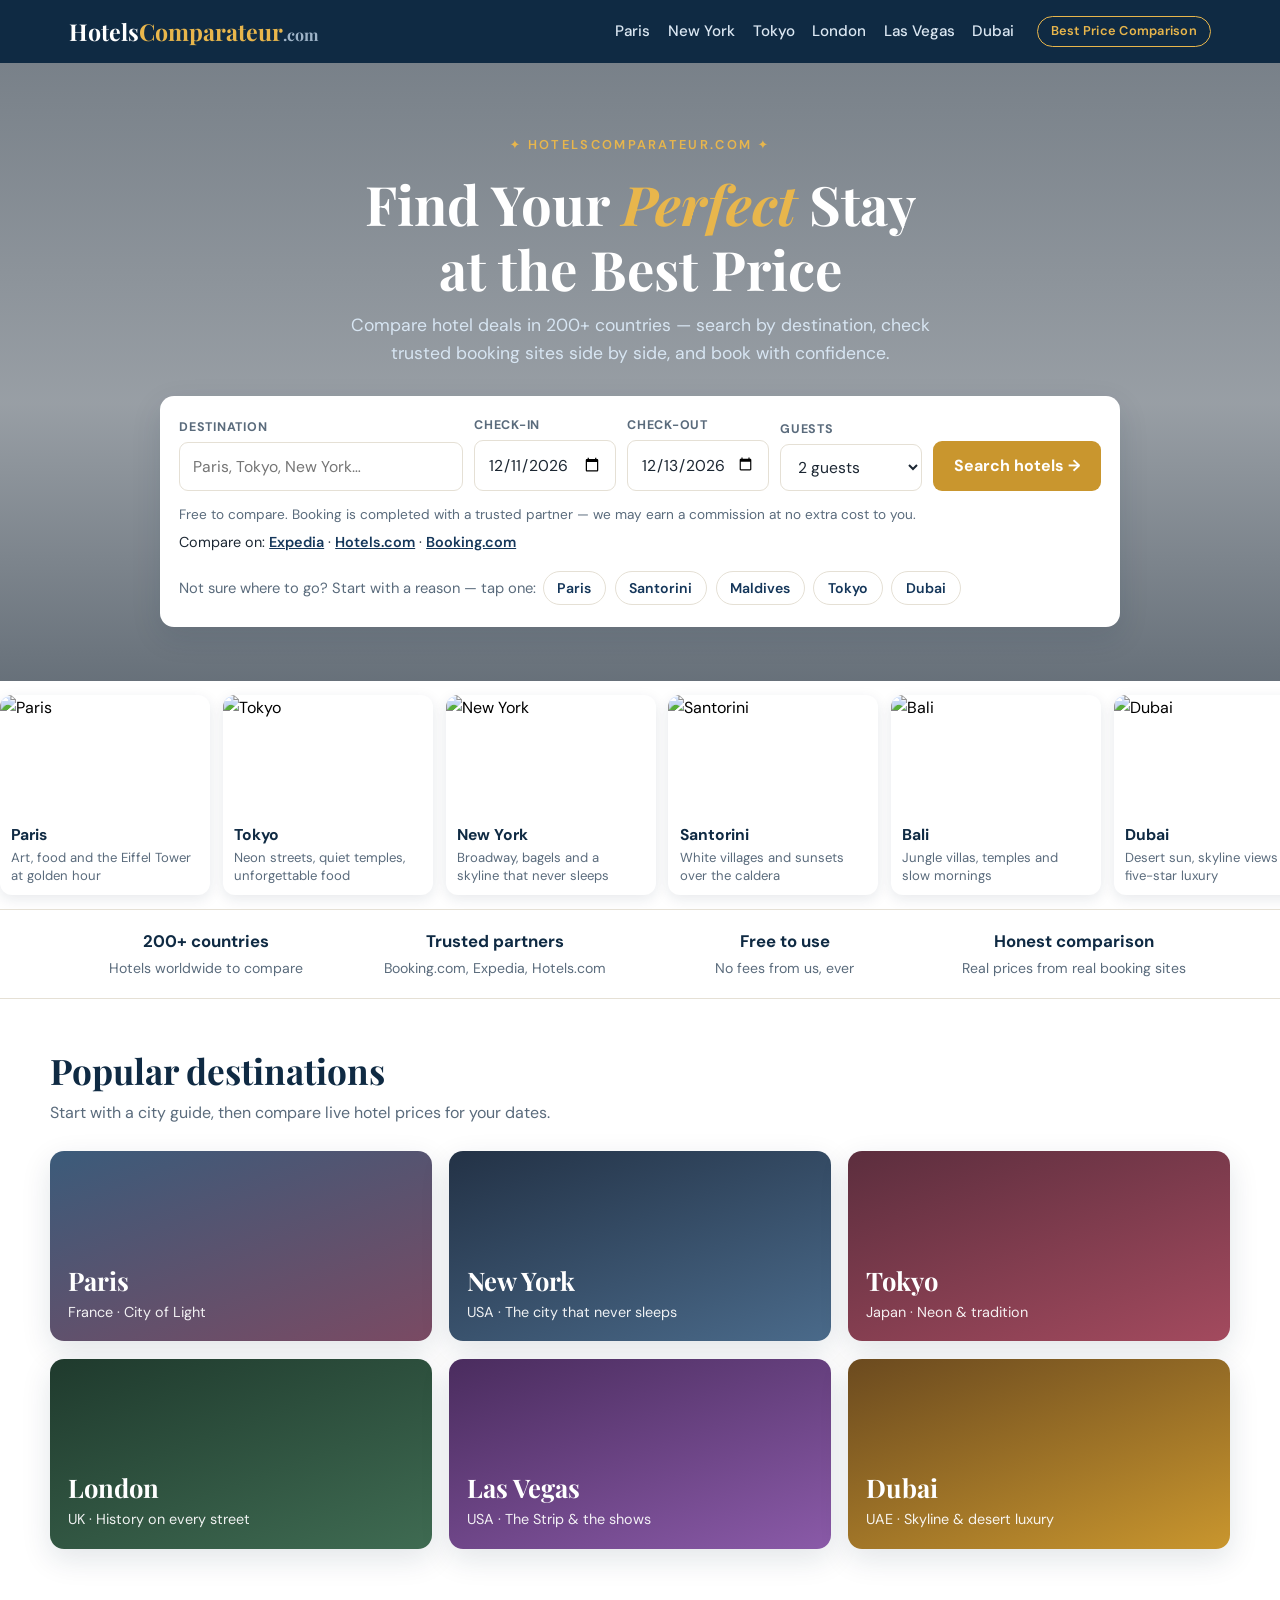
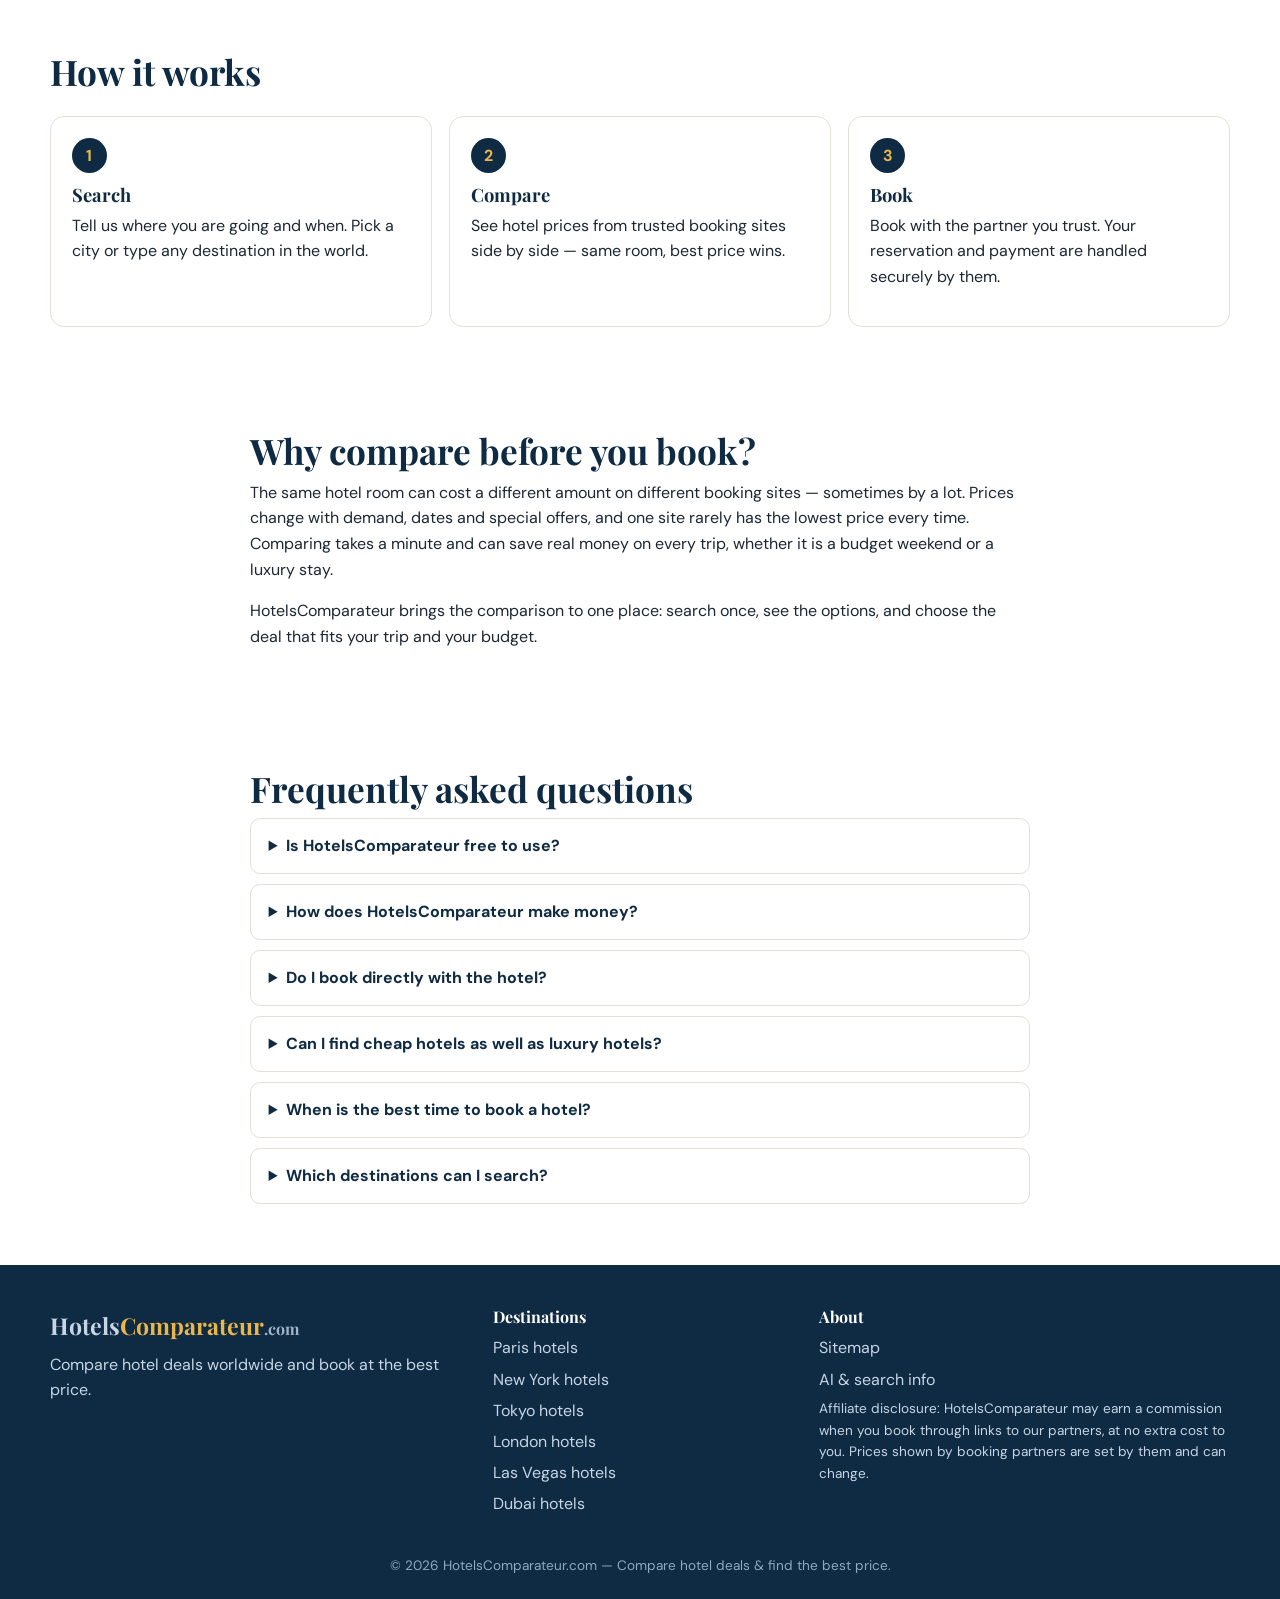
==== commit 5d75113f: "Homepage refresh: 5-star photo hero, white background, scrolling destinations, reason-to-search chip" ====
--- a/index.html
+++ b/index.html
@@ -26,6 +26,8 @@
 <meta property="og:url" content="https://www.hotelscomparateur.com/" />
 <meta property="og:type" content="website" />
 <meta property="og:site_name" content="HotelsComparateur" />
+<meta property="og:image" content="https://images.unsplash.com/photo-1542314831-068cd1dbfeeb?w=1200&amp;q=80" />
+<meta name="twitter:image" content="https://images.unsplash.com/photo-1542314831-068cd1dbfeeb?w=1200&amp;q=80" />
 <meta name="twitter:card" content="summary_large_image" />
 <meta name="twitter:title" content="HotelsComparateur — Compare Hotel Deals &amp; Find the Best Price" />
 <meta name="twitter:description" content="Compare hotel prices across trusted booking sites and book the best deal for your trip." />
@@ -120,6 +122,10 @@
 
 <!-- HERO -->
 <section class="hero">
+  <div class="hero-bg hero-bg-1" aria-hidden="true"></div>
+  <div class="hero-bg hero-bg-2" aria-hidden="true"></div>
+  <div class="hero-bg hero-bg-3" aria-hidden="true"></div>
+  <div class="hero-overlay" aria-hidden="true"></div>
   <div class="hero-content">
     <p class="hero-eyebrow">✦ HotelsComparateur.com ✦</p>
     <h1>Find Your <em>Perfect</em> Stay<br />at the Best Price</h1>
@@ -157,9 +163,42 @@
         <a href="https://www.hotels.com/" rel="sponsored nofollow" target="_blank">Hotels.com</a> ·
         <a href="https://www.booking.com/" rel="sponsored nofollow" target="_blank">Booking.com</a>
       </p>
+      <p class="trending">Not sure where to go? Start with a reason — tap one:
+        <button type="button" class="chip" data-dest="Paris">Paris</button>
+        <button type="button" class="chip" data-dest="Santorini">Santorini</button>
+        <button type="button" class="chip" data-dest="Maldives">Maldives</button>
+        <button type="button" class="chip" data-dest="Tokyo">Tokyo</button>
+        <button type="button" class="chip" data-dest="Dubai">Dubai</button>
+      </p>
     </form>
   </div>
 </section>
+
+<!-- SCROLLING DESTINATIONS — restored from the original site -->
+<div class="dest-strip" aria-label="Trending destinations">
+  <div class="dest-scroll">
+    <div class="dest-group">
+      <button type="button" class="dest-strip-item" data-dest="Paris"><img src="https://images.unsplash.com/photo-1502602898657-3e91760cbb34?w=400&amp;q=80" alt="Paris" loading="lazy" /><span class="dest-strip-name">Paris</span><span class="dest-strip-reason">Art, food and the Eiffel Tower at golden hour</span></button>
+      <button type="button" class="dest-strip-item" data-dest="Tokyo"><img src="https://images.unsplash.com/photo-1540959733332-eab4deabeeaf?w=400&amp;q=80" alt="Tokyo" loading="lazy" /><span class="dest-strip-name">Tokyo</span><span class="dest-strip-reason">Neon streets, quiet temples, unforgettable food</span></button>
+      <button type="button" class="dest-strip-item" data-dest="New York"><img src="https://images.unsplash.com/photo-1496442226666-8d4d0e62e6e9?w=400&amp;q=80" alt="New York" loading="lazy" /><span class="dest-strip-name">New York</span><span class="dest-strip-reason">Broadway, bagels and a skyline that never sleeps</span></button>
+      <button type="button" class="dest-strip-item" data-dest="Santorini"><img src="https://images.unsplash.com/photo-1570077188670-e3a8d69ac5ff?w=400&amp;q=80" alt="Santorini" loading="lazy" /><span class="dest-strip-name">Santorini</span><span class="dest-strip-reason">White villages and sunsets over the caldera</span></button>
+      <button type="button" class="dest-strip-item" data-dest="Bali"><img src="https://images.unsplash.com/photo-1537996194471-e657df975ab4?w=400&amp;q=80" alt="Bali" loading="lazy" /><span class="dest-strip-name">Bali</span><span class="dest-strip-reason">Jungle villas, temples and slow mornings</span></button>
+      <button type="button" class="dest-strip-item" data-dest="Dubai"><img src="https://images.unsplash.com/photo-1512453979798-5ea266f8880c?w=400&amp;q=80" alt="Dubai" loading="lazy" /><span class="dest-strip-name">Dubai</span><span class="dest-strip-reason">Desert sun, skyline views and five-star luxury</span></button>
+      <button type="button" class="dest-strip-item" data-dest="Maldives"><img src="https://images.unsplash.com/photo-1573843981267-be1999ff37cd?w=400&amp;q=80" alt="Maldives" loading="lazy" /><span class="dest-strip-name">Maldives</span><span class="dest-strip-reason">Barefoot luxury above a turquoise lagoon</span></button>
+      <button type="button" class="dest-strip-item" data-dest="Rome"><img src="https://images.unsplash.com/photo-1552832230-c0197dd311b5?w=400&amp;q=80" alt="Rome" loading="lazy" /><span class="dest-strip-name">Rome</span><span class="dest-strip-reason">Two thousand years of history on every street</span></button>
+    </div>
+    <div class="dest-group" aria-hidden="true">
+      <button type="button" class="dest-strip-item" data-dest="Paris" tabindex="-1"><img src="https://images.unsplash.com/photo-1502602898657-3e91760cbb34?w=400&amp;q=80" alt="" loading="lazy" /><span class="dest-strip-name">Paris</span><span class="dest-strip-reason">Art, food and the Eiffel Tower at golden hour</span></button>
+      <button type="button" class="dest-strip-item" data-dest="Tokyo" tabindex="-1"><img src="https://images.unsplash.com/photo-1540959733332-eab4deabeeaf?w=400&amp;q=80" alt="" loading="lazy" /><span class="dest-strip-name">Tokyo</span><span class="dest-strip-reason">Neon streets, quiet temples, unforgettable food</span></button>
+      <button type="button" class="dest-strip-item" data-dest="New York" tabindex="-1"><img src="https://images.unsplash.com/photo-1496442226666-8d4d0e62e6e9?w=400&amp;q=80" alt="" loading="lazy" /><span class="dest-strip-name">New York</span><span class="dest-strip-reason">Broadway, bagels and a skyline that never sleeps</span></button>
+      <button type="button" class="dest-strip-item" data-dest="Santorini" tabindex="-1"><img src="https://images.unsplash.com/photo-1570077188670-e3a8d69ac5ff?w=400&amp;q=80" alt="" loading="lazy" /><span class="dest-strip-name">Santorini</span><span class="dest-strip-reason">White villages and sunsets over the caldera</span></button>
+      <button type="button" class="dest-strip-item" data-dest="Bali" tabindex="-1"><img src="https://images.unsplash.com/photo-1537996194471-e657df975ab4?w=400&amp;q=80" alt="" loading="lazy" /><span class="dest-strip-name">Bali</span><span class="dest-strip-reason">Jungle villas, temples and slow mornings</span></button>
+      <button type="button" class="dest-strip-item" data-dest="Dubai" tabindex="-1"><img src="https://images.unsplash.com/photo-1512453979798-5ea266f8880c?w=400&amp;q=80" alt="" loading="lazy" /><span class="dest-strip-name">Dubai</span><span class="dest-strip-reason">Desert sun, skyline views and five-star luxury</span></button>
+      <button type="button" class="dest-strip-item" data-dest="Maldives" tabindex="-1"><img src="https://images.unsplash.com/photo-1573843981267-be1999ff37cd?w=400&amp;q=80" alt="" loading="lazy" /><span class="dest-strip-name">Maldives</span><span class="dest-strip-reason">Barefoot luxury above a turquoise lagoon</span></button>
+      <button type="button" class="dest-strip-item" data-dest="Rome" tabindex="-1"><img src="https://images.unsplash.com/photo-1552832230-c0197dd311b5?w=400&amp;q=80" alt="" loading="lazy" /><span class="dest-strip-name">Rome</span><span class="dest-strip-reason">Two thousand years of history on every street</span></button>
+    </div>
+  </div>
+</div>
 
 <!-- TRUST -->
 <section class="trust">
--- a/style.css
+++ b/style.css
@@ -4,7 +4,7 @@
   --navy-2: #14365a;
   --gold: #e8b64c;
   --gold-dark: #c9962e;
-  --cream: #faf7f0;
+  --cream: #ffffff;
   --ink: #1c2733;
   --muted: #5a6b7c;
   --line: #e5e0d5;
@@ -46,12 +46,24 @@
   padding: .25rem .8rem; font-size: .8rem; font-weight: 600; letter-spacing: .02em;
 }
 
-/* Hero */
+/* Hero — 5-star travel photo backdrop on a white page */
 .hero {
-  background: linear-gradient(135deg, #0f2a43 0%, #1b4a73 55%, #2a6ea6 100%);
-  color: #fff; padding: 4rem 1.2rem 3.4rem; text-align: center;
-}
-.hero-content { max-width: 960px; margin: 0 auto; }
+  position: relative; background: #fff;
+  color: #fff; padding: 4.5rem 1.2rem 3.4rem; text-align: center; overflow: hidden;
+}
+.hero-bg {
+  position: absolute; inset: 0; background-size: cover; background-position: center;
+  opacity: 0; animation: heroFade 18s infinite;
+}
+.hero-bg-1 { background-image: url("https://images.unsplash.com/photo-1542314831-068cd1dbfeeb?w=1600&q=80"); animation-delay: 0s; }
+.hero-bg-2 { background-image: url("https://images.unsplash.com/photo-1571896349842-33c89424de2d?w=1600&q=80"); animation-delay: 6s; }
+.hero-bg-3 { background-image: url("https://images.unsplash.com/photo-1566073771259-6a8506099945?w=1600&q=80"); animation-delay: 12s; }
+.hero-overlay {
+  position: absolute; inset: 0;
+  background: linear-gradient(180deg, rgba(10, 25, 40, .55), rgba(10, 25, 40, .42) 55%, rgba(10, 25, 40, .62));
+}
+@keyframes heroFade { 0% { opacity: 0; } 8% { opacity: 1; } 33% { opacity: 1; } 41% { opacity: 0; } 100% { opacity: 0; } }
+.hero-content { position: relative; z-index: 2; max-width: 960px; margin: 0 auto; }
 .hero-eyebrow { letter-spacing: .18em; text-transform: uppercase; font-size: .8rem; color: var(--gold); font-weight: 600; }
 .hero h1 { color: #fff; }
 .hero h1 em { color: var(--gold); font-style: italic; }
@@ -78,6 +90,30 @@
 .search-note { font-size: .85rem; color: var(--muted); margin: .8rem 0 0; }
 .search-alt { font-size: .9rem; margin: .35rem 0 0; }
 .search-alt a { font-weight: 600; }
+
+/* Trending reasons — tap to fill the search */
+.trending { font-size: .92rem; margin: .9rem 0 0; color: var(--muted); }
+.chip {
+  font: inherit; font-size: .88rem; font-weight: 600; color: var(--navy-2);
+  background: #fff; border: 1.5px solid var(--line); border-radius: 999px;
+  padding: .3rem .85rem; margin: .15rem .15rem; cursor: pointer;
+}
+.chip:hover { border-color: var(--gold); color: var(--gold-dark); }
+
+/* Scrolling destination strip — restored from the original site */
+.dest-strip { background: #fff; border-bottom: 1px solid var(--line); overflow: hidden; padding: .9rem 0; }
+.dest-scroll { display: flex; width: max-content; animation: destScroll 48s linear infinite; }
+.dest-strip:hover .dest-scroll { animation-play-state: paused; }
+@keyframes destScroll { from { transform: translateX(0); } to { transform: translateX(-50%); } }
+.dest-group { display: flex; gap: .8rem; padding-right: .8rem; }
+.dest-strip-item {
+  flex: 0 0 auto; width: 210px; border: none; background: #fff; padding: 0;
+  text-align: left; cursor: pointer; border-radius: 12px; overflow: hidden;
+  box-shadow: 0 4px 14px rgba(15, 42, 67, .10); font: inherit;
+}
+.dest-strip-item img { display: block; width: 100%; height: 118px; object-fit: cover; }
+.dest-strip-name { display: block; font-weight: 700; color: var(--navy); padding: .55rem .7rem 0; font-size: .98rem; }
+.dest-strip-reason { display: block; font-size: .82rem; color: var(--muted); padding: .1rem .7rem .65rem; line-height: 1.35; }
 
 /* Trust bar */
 .trust { background: var(--cream); border-bottom: 1px solid var(--line); }
